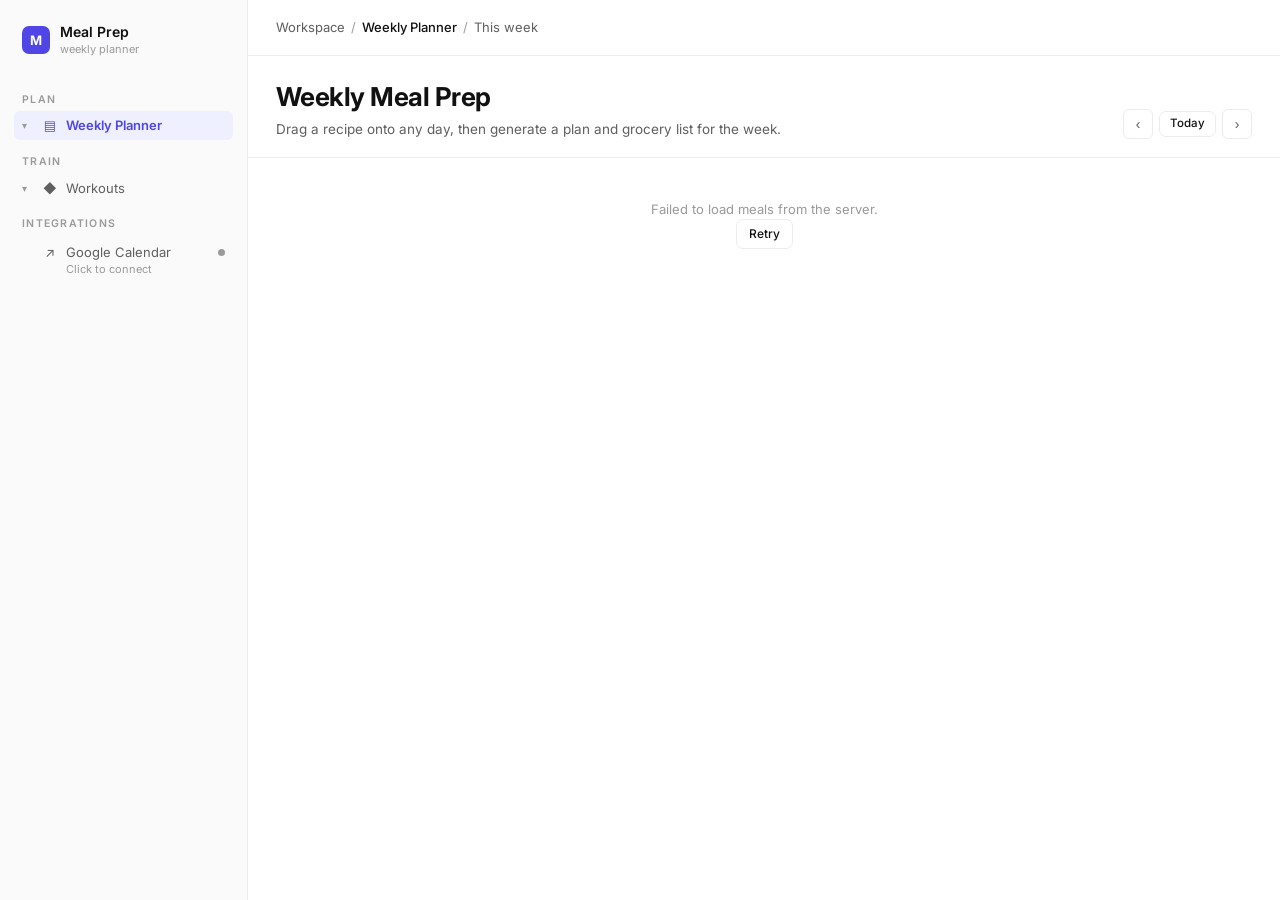
==== static/index.html @ 233c9204 "Add workout logging with reusable templates Adds a circuit-aware workout logging page alongside the " ====
<!DOCTYPE html>
<html lang="en">

<head>
    <meta charset="UTF-8">
    <meta name="viewport" content="width=device-width, initial-scale=1.0">
    <title>Meal Prep</title>
    <link rel="preconnect" href="https://fonts.googleapis.com">
    <link rel="preconnect" href="https://fonts.gstatic.com" crossorigin>
    <link href="https://fonts.googleapis.com/css2?family=Inter:wght@400;500;600;700&display=swap" rel="stylesheet">
    <link rel="stylesheet" href="style.css">
</head>

<body>
    <aside class="app-sidebar">
        <div class="ws">
            <div class="ws-ico">M</div>
            <div>
                <div class="ws-name">Meal Prep</div>
                <div class="ws-sub">weekly planner</div>
            </div>
        </div>

        <div class="nav-section">Plan</div>
        <nav class="sidebar-nav">
            <div class="nav-item active" id="nav-planner" onclick="showPage('planner')">
                <span class="nav-chev">▾</span>
                <span class="nav-ico">▤</span>
                <span>Weekly Planner</span>
            </div>
        </nav>

        <div class="nav-section">Train</div>
        <nav class="sidebar-nav">
            <div class="nav-item" id="nav-workouts" onclick="showPage('workouts')">
                <span class="nav-chev">▾</span>
                <span class="nav-ico">◆</span>
                <span>Workouts</span>
            </div>
        </nav>

        <div class="nav-section">Integrations</div>
        <a class="nav-item nav-item-stack" href="/auth/google" id="sidebar-calendar-link">
            <span class="nav-chev"></span>
            <span class="nav-ico">↗</span>
            <span class="nav-item-body">
                <span>Google Calendar</span>
                <span class="nav-item-meta" id="sidebar-calendar-meta">Checking…</span>
            </span>
            <span class="nav-status-dot" id="sidebar-calendar-dot" aria-hidden="true"></span>
        </a>

        <div class="sidebar-spacer"></div>
    </aside>

    <main class="app-main">
        <header class="topbar">
            <div class="crumbs">
                <span>Workspace</span>
                <span class="sep">/</span>
                <b id="page-crumb">Weekly Planner</b>
                <span class="sep">/</span>
                <span id="week-label">This week</span>
            </div>
        </header>

        <div id="page-planner">
        <section class="page-h">
            <div>
                <div class="topbar-actions hidden" id="action-bar">
                    <button id="manage-recipes-btn" type="button" class="btn btn-secondary" onclick="openManageModal()">
                        Manage Recipes
                    </button>
                    <button id="view-ingredients-btn" type="button" class="btn btn-secondary" onclick="viewIngredients()" disabled>
                        <span class="btn-text">View Ingredients</span>
                    </button>
                    <button id="plan-btn" type="button" class="btn btn-primary" onclick="planMeals()" disabled>
                        <span class="btn-text">Generate Plan</span>
                        <div class="btn-loader hidden"></div>
                    </button>
                </div>
                <h1>Weekly Meal Prep</h1>
                <p class="page-desc">Drag a recipe onto any day, then generate a plan and grocery list for the week.</p>
            </div>
            <div class="week-nav">
                <button class="iconbtn" onclick="shiftWindow(-1)" title="Previous day">‹</button>
                <button class="btn btn-sm" onclick="shiftWindow(0)" title="Back to today">Today</button>
                <button class="iconbtn" onclick="shiftWindow(1)" title="Next day">›</button>
            </div>
        </section>

        <section id="loading" class="loading-state">
            <div class="spinner"></div>
            <p>Loading available meals...</p>
        </section>

        <section id="error" class="error-state hidden">
            <p id="error-message">Failed to load meals.</p>
            <button onclick="fetchMeals()" class="btn">Retry</button>
        </section>

        <section id="planner-layout" class="planner-body hidden">
            <div class="mobile-tab-bar">
                <button class="mobile-tab active" data-tab="meals">Recipes</button>
                <button class="mobile-tab" data-tab="calendar">Calendar</button>
            </div>

            <aside class="recipe-library sidebar-container" data-panel="meals">
                <div class="recipe-library-h">
                    <h2>Recipes</h2>
                </div>
                <p class="touch-hint">Tap a recipe, then tap a day to assign it.</p>
                <div class="meal-grid" id="meal-grid" ondrop="drop(event)" ondragover="allowDrop(event)">
                    <!-- Meal cards injected by JS -->
                </div>
            </aside>

            <div class="kanban-week calendar-container" data-panel="calendar">
                <div id="calendar-legend" class="calendar-legend hidden"></div>
                <div id="mobile-selected-meal-banner" class="hidden">
                    <span id="mobile-selected-meal-name"></span>
                    <button type="button" onclick="cancelMobileTapSelection()">Cancel</button>
                </div>
                <div class="calendar-grid">
                    <div class="day-col" id="day-Monday" data-day="Monday" ondrop="drop(event)"
                        ondragover="allowDrop(event)" ondragenter="dragEnter(event)" ondragleave="dragLeave(event)">
                        <h3><span class="day-name"></span> <span class="date-label"></span></h3>
                        <div class="events-slot"></div>
                        <div class="meal-slot"></div>
                    </div>
                    <div class="day-col" id="day-Tuesday" data-day="Tuesday" ondrop="drop(event)"
                        ondragover="allowDrop(event)" ondragenter="dragEnter(event)" ondragleave="dragLeave(event)">
                        <h3><span class="day-name"></span> <span class="date-label"></span></h3>
                        <div class="events-slot"></div>
                        <div class="meal-slot"></div>
                    </div>
                    <div class="day-col" id="day-Wednesday" data-day="Wednesday" ondrop="drop(event)"
                        ondragover="allowDrop(event)" ondragenter="dragEnter(event)" ondragleave="dragLeave(event)">
                        <h3><span class="day-name"></span> <span class="date-label"></span></h3>
                        <div class="events-slot"></div>
                        <div class="meal-slot"></div>
                    </div>
                    <div class="day-col" id="day-Thursday" data-day="Thursday" ondrop="drop(event)"
                        ondragover="allowDrop(event)" ondragenter="dragEnter(event)" ondragleave="dragLeave(event)">
                        <h3><span class="day-name"></span> <span class="date-label"></span></h3>
                        <div class="events-slot"></div>
                        <div class="meal-slot"></div>
                    </div>
                    <div class="day-col" id="day-Friday" data-day="Friday" ondrop="drop(event)"
                        ondragover="allowDrop(event)" ondragenter="dragEnter(event)" ondragleave="dragLeave(event)">
                        <h3><span class="day-name"></span> <span class="date-label"></span></h3>
                        <div class="events-slot"></div>
                        <div class="meal-slot"></div>
                    </div>
                    <div class="day-col" id="day-Saturday" data-day="Saturday" ondrop="drop(event)"
                        ondragover="allowDrop(event)" ondragenter="dragEnter(event)" ondragleave="dragLeave(event)">
                        <h3><span class="day-name"></span> <span class="date-label"></span></h3>
                        <div class="events-slot"></div>
                        <div class="meal-slot"></div>
                    </div>
                    <div class="day-col" id="day-Sunday" data-day="Sunday" ondrop="drop(event)"
                        ondragover="allowDrop(event)" ondragenter="dragEnter(event)" ondragleave="dragLeave(event)">
                        <h3><span class="day-name"></span> <span class="date-label"></span></h3>
                        <div class="events-slot"></div>
                        <div class="meal-slot"></div>
                    </div>
                </div>
            </div>
        </section>

        <!-- Whole Foods Order Modal -->
        <div id="order-modal" class="modal hidden">
            <div class="modal-content">
                <div class="modal-header">
                    <h2>Schedule Whole Foods Order</h2>
                </div>
                <p class="text-secondary">When would you like to place your order?</p>
                <div class="form-group mt-2">
                    <label for="order-datetime">Date &amp; Time</label>
                    <input type="datetime-local" id="order-datetime" class="form-control">
                </div>
                <div class="mt-2">
                    <p class="text-secondary" style="margin-bottom: 0.4rem;">Ingredients list</p>
                    <pre id="order-ingredients"></pre>
                </div>
                <div id="order-status" class="hidden" style="margin-top:0.75rem; padding:0.6rem 0.9rem; border-radius:6px; font-size:0.9rem;"></div>
                <div class="form-actions mt-4">
                    <button onclick="cancelPlan()" class="btn btn-danger">Cancel</button>
                    <button onclick="skipOrderModal()" class="btn btn-secondary">Skip</button>
                    <button onclick="scheduleOrderEvent()" class="btn btn-primary" id="order-confirm-btn">Create Events</button>
                </div>
            </div>
        </div>

        <!-- Toast notification -->
        <div id="toast" class="hidden"></div>

        <!-- Ingredients Modal -->
        <div id="ingredients-modal" class="modal hidden">
            <div class="modal-content large-modal">
                <div class="modal-header">
                    <h2>Ingredients</h2>
                    <button onclick="closeModal('ingredients-modal')" class="btn-close" type="button">&times;</button>
                </div>

                <div class="ingredients-layout">
                    <div class="per-meal-section">
                        <h3>Per Meal</h3>
                        <div id="per-meal-list" class="scroll-list">
                            <!-- Populated by JS -->
                        </div>
                    </div>

                    <div class="consolidated-section">
                        <h3>Consolidated List</h3>
                        <div id="consolidated-list" class="scroll-list">
                            <!-- Populated by JS -->
                        </div>
                    </div>
                </div>
            </div>
        </div>

        <!-- Management Modal -->
        <div id="manage-modal" class="modal hidden">
            <div class="modal-content large-modal">
                <div class="modal-header">
                    <h2>Manage Recipes</h2>
                    <button onclick="closeModal('manage-modal')" class="btn-close" type="button">&times;</button>
                </div>

                <div id="manage-list-view">
                    <button onclick="openEditView()" class="btn btn-primary mb-4" type="button">+ Add Recipe</button>
                    <div id="manage-meal-list" class="manage-list">
                        <!-- Populated by JS -->
                    </div>
                </div>

                <div id="manage-edit-view" class="hidden">
                    <h3 id="edit-view-title">Add Recipe</h3>
                    <form id="meal-form" onsubmit="saveMeal(event)">
                        <div class="form-group">
                            <label for="meal-name">Recipe Name (e.g., spicy-chicken)</label>
                            <input type="text" id="meal-name" required class="form-control">
                        </div>
                        <div class="form-group mt-2">
                            <label for="meal-category">Category</label>
                            <input type="text" id="meal-category" class="form-control"
                                placeholder="e.g., Poultry, Breakfast" value="Uncategorized">
                        </div>

                        <h4>Ingredients</h4>
                        <div id="ingredients-list" class="ingredients-list">
                            <!-- Populated by JS -->
                        </div>
                        <button type="button" onclick="addIngredientRow()" class="btn btn-secondary mt-2 mb-4 btn-sm">+ Add Ingredient</button>

                        <div class="form-actions">
                            <button type="button" onclick="closeEditView()" class="btn btn-secondary">Cancel</button>
                            <button type="submit" class="btn btn-primary">Save Recipe</button>
                        </div>
                    </form>
                </div>
            </div>
        </div>

        <!-- Add-ons (Optional Ingredients) Picker Modal -->
        <div id="addons-modal" class="modal hidden">
            <div class="modal-content">
                <div class="modal-header">
                    <h2 id="addons-title">Add-ons</h2>
                    <button onclick="closeModal('addons-modal')" class="btn-close" type="button">&times;</button>
                </div>
                <p class="text-secondary">Select any add-ons to include with this recipe. Choices reset after you drag it onto the calendar.</p>
                <div id="addons-list" class="addons-list">
                    <!-- Populated by JS -->
                </div>
                <div class="form-actions mt-4">
                    <button type="button" onclick="cancelAddonsModal()" class="btn btn-secondary">Cancel</button>
                    <button type="button" onclick="confirmAddonsModal()" class="btn btn-primary">OK</button>
                </div>
            </div>
        </div>

        <!-- Add Ingredient Modal -->
        <div id="add-ingredient-modal" class="modal hidden">
            <div class="modal-content">
                <div class="modal-header">
                    <h2>Add New Ingredient</h2>
                    <button onclick="closeModal('add-ingredient-modal')" class="btn-close" type="button">&times;</button>
                </div>
                <form id="new-ingredient-form" onsubmit="createNewIngredient(event)">
                    <div class="form-group">
                        <label for="new-ing-name">Ingredient Name</label>
                        <input type="text" id="new-ing-name" required class="form-control" placeholder="e.g., Kale">
                    </div>
                    <div class="form-group mt-2">
                        <label for="new-ing-category">Category</label>
                        <input type="text" id="new-ing-category" required class="form-control"
                            placeholder="e.g., Vegetables" list="category-list">
                        <datalist id="category-list">
                            <option value="Vegetables">
                            <option value="Proteins">
                            <option value="Dairy">
                            <option value="Pantry Staples">
                            <option value="Seasonings & Spices">
                            <option value="Produce">
                            <option value="Grains & Pasta">
                            <option value="Broths & Sauces">
                            <option value="Sweeteners">
                            <option value="Other">
                        </datalist>
                    </div>
                    <div class="form-actions mt-4">
                        <button type="button" onclick="closeModal('add-ingredient-modal')" class="btn btn-secondary">Cancel</button>
                        <button type="submit" class="btn btn-primary">Add Ingredient</button>
                    </div>
                </form>
            </div>
        </div>

        <datalist id="available-ingredients">
            <!-- Populated by JS -->
        </datalist>
        </div><!-- /#page-planner -->

        <div id="page-workouts" class="hidden">
            <section class="page-h">
                <div>
                    <div class="topbar-actions" id="workouts-action-bar">
                        <button id="workout-new-btn" type="button" class="btn btn-primary" onclick="openWorkoutForm()">
                            + Log Workout
                        </button>
                    </div>
                    <h1>Workouts</h1>
                    <p class="page-desc">Log circuit and straight-set workouts. Track date, duration, and what you did.</p>
                </div>
            </section>

            <section id="workouts-loading" class="loading-state hidden">
                <div class="spinner"></div>
                <p>Loading workouts…</p>
            </section>

            <section id="workouts-empty" class="hidden" style="padding: 1.5rem 0; color: var(--ink-2);">
                <p>No workouts logged yet. Click <b>+ Log Workout</b> to add your first one.</p>
            </section>

            <section id="workouts-list" class="workouts-list hidden"></section>

            <section id="templates-section" class="templates-section hidden">
                <h2 class="templates-h">Saved templates</h2>
                <div id="templates-list" class="templates-list"></div>
            </section>
        </div><!-- /#page-workouts -->

        <!-- Workout Log/Edit Modal -->
        <div id="workout-modal" class="modal hidden">
            <div class="modal-content large-modal">
                <div class="modal-header">
                    <h2 id="workout-modal-title">Log Workout</h2>
                    <button onclick="closeWorkoutModal()" class="btn-close" type="button">&times;</button>
                </div>

                <form id="workout-form" onsubmit="saveWorkout(event)">
                    <div id="template-picker-wrap" class="form-group hidden">
                        <label for="template-picker">Start from template</label>
                        <select id="template-picker" class="form-control" onchange="loadTemplateIntoForm(this.value)">
                            <option value="">— blank workout —</option>
                        </select>
                    </div>

                    <div class="workout-form-meta">
                        <div class="form-group">
                            <label for="workout-name">Name (optional)</label>
                            <input type="text" id="workout-name" class="form-control" placeholder="e.g., Saturday circuit">
                        </div>
                        <div class="form-group">
                            <label for="workout-date">Date</label>
                            <input type="date" id="workout-date" class="form-control" required>
                        </div>
                        <div class="form-group">
                            <label for="workout-duration">Duration (mm:ss)</label>
                            <input type="text" id="workout-duration" class="form-control"
                                   placeholder="25:00" pattern="\d{1,3}:\d{2}" required>
                        </div>
                    </div>

                    <h4 class="mt-4">Blocks</h4>
                    <div id="workout-blocks" class="workout-blocks"></div>
                    <button type="button" onclick="addBlock()" class="btn btn-secondary btn-sm mt-2">+ Add Block</button>

                    <div class="form-group mt-4">
                        <label for="workout-notes">Notes (optional)</label>
                        <textarea id="workout-notes" class="form-control" rows="2"></textarea>
                    </div>

                    <div class="form-actions mt-4">
                        <button type="button" onclick="closeWorkoutModal()" class="btn btn-secondary">Cancel</button>
                        <button type="button" onclick="openSaveTemplateDialog()" class="btn btn-secondary">Save as Template</button>
                        <button type="submit" class="btn btn-primary">Save Workout</button>
                    </div>
                </form>
            </div>
        </div>

        <!-- Workout Detail Modal -->
        <div id="workout-detail-modal" class="modal hidden">
            <div class="modal-content large-modal">
                <div class="modal-header">
                    <h2 id="workout-detail-title">Workout</h2>
                    <button onclick="closeModal('workout-detail-modal')" class="btn-close" type="button">&times;</button>
                </div>
                <div id="workout-detail-body"></div>
                <div class="form-actions mt-4">
                    <button type="button" onclick="editCurrentWorkout()" class="btn btn-secondary">Edit</button>
                    <button type="button" onclick="deleteCurrentWorkout()" class="btn btn-danger">Delete</button>
                    <button type="button" onclick="closeModal('workout-detail-modal')" class="btn btn-primary">Close</button>
                </div>
            </div>
        </div>

        <!-- Save Template Name Modal -->
        <div id="template-name-modal" class="modal hidden">
            <div class="modal-content">
                <div class="modal-header">
                    <h2 id="template-name-modal-title">Save as Template</h2>
                    <button onclick="closeModal('template-name-modal')" class="btn-close" type="button">&times;</button>
                </div>
                <form id="template-name-form" onsubmit="saveTemplate(event)">
                    <div class="form-group">
                        <label for="template-name-input">Template name</label>
                        <input type="text" id="template-name-input" class="form-control" required
                               placeholder="e.g., Hero circuit">
                    </div>
                    <div class="form-actions mt-4">
                        <button type="button" onclick="closeModal('template-name-modal')" class="btn btn-secondary">Cancel</button>
                        <button type="submit" class="btn btn-primary">Save Template</button>
                    </div>
                </form>
            </div>
        </div>

        <!-- Template Detail Modal -->
        <div id="template-detail-modal" class="modal hidden">
            <div class="modal-content large-modal">
                <div class="modal-header">
                    <h2 id="template-detail-title">Template</h2>
                    <button onclick="closeModal('template-detail-modal')" class="btn-close" type="button">&times;</button>
                </div>
                <div id="template-detail-body"></div>
                <div class="form-actions mt-4">
                    <button type="button" onclick="useCurrentTemplate()" class="btn btn-secondary">Use for new workout</button>
                    <button type="button" onclick="deleteCurrentTemplate()" class="btn btn-danger">Delete</button>
                    <button type="button" onclick="closeModal('template-detail-modal')" class="btn btn-primary">Close</button>
                </div>
            </div>
        </div>
    </main>

    <script src="script.js"></script>
    <script src="workouts.js"></script>
</body>

</html>
---- static/style.css ----
:root {
    /* Surfaces */
    --paper: #FFFFFF;
    --bg: #FAFAFA;
    --bg-2: #F4F4F4;

    /* Lines */
    --line: #ECECEC;
    --line-2: #E0E0E0;

    /* Text */
    --ink: #111111;
    --ink-2: #5F5F5F;
    --ink-3: #9A9A9A;

    /* Accent (indigo) */
    --accent-color: #4F46E5;
    --accent-2: #6366F1;
    --accent-soft: #EEF0FF;
    --accent-mid: #C7CBF5;

    /* Category accents */
    --sage: #3E5C44;
    --rose: #B91C5C;

    /* Status */
    --success-color: #16A34A;
    --error-color: #DC2626;

    /* Legacy aliases (used by inline styles) */
    --bg-color: var(--bg);
    --surface-color: var(--paper);
    --surface-hover: var(--bg-2);
    --text-primary: var(--ink);
    --text-secondary: var(--ink-2);
    --border-color: var(--line);
    --accent-glow: rgba(79, 70, 229, 0.18);

    --font-body: 'Inter', system-ui, sans-serif;
}

* {
    box-sizing: border-box;
    margin: 0;
    padding: 0;
}

html,
body {
    background: var(--paper);
    color: var(--ink);
    font-family: var(--font-body);
    font-size: 14px;
    line-height: 1.45;
    -webkit-font-smoothing: antialiased;
    min-height: 100vh;
}

body {
    display: grid;
    grid-template-columns: 248px 1fr;
}

/* ── App sidebar ─────────────────────────────────────────────────────────── */

.app-sidebar {
    background: var(--bg);
    border-right: 1px solid var(--line);
    padding: 18px 14px;
    display: flex;
    flex-direction: column;
    position: sticky;
    top: 0;
    height: 100vh;
    overflow-y: auto;
}

.ws {
    display: flex;
    align-items: center;
    gap: 10px;
    padding: 4px 8px;
    margin-bottom: 16px;
}

.ws-ico {
    width: 28px;
    height: 28px;
    border-radius: 7px;
    background: var(--accent-color);
    color: white;
    display: grid;
    place-items: center;
    font-weight: 700;
    font-size: 13px;
}

.ws-name {
    font-weight: 600;
    font-size: 14px;
}

.ws-sub {
    font-size: 11px;
    color: var(--ink-3);
}

.sidebar-nav {
    display: flex;
    flex-direction: column;
}

.nav-section {
    font-size: 10.5px;
    text-transform: uppercase;
    letter-spacing: 0.12em;
    color: var(--ink-3);
    padding: 14px 8px 4px;
    font-weight: 600;
}

.nav-item {
    display: flex;
    align-items: center;
    gap: 8px;
    padding: 6px 8px;
    border-radius: 6px;
    font-size: 13px;
    color: var(--ink-2);
    text-decoration: none;
    cursor: pointer;
    font-family: inherit;
    line-height: 1.3;
}

.nav-item.nav-item-btn {
    background: transparent;
    border: 0;
    width: 100%;
    text-align: left;
}

.nav-item:hover {
    background: var(--bg-2);
    color: var(--ink);
}

.nav-item.active {
    background: var(--accent-soft);
    color: var(--accent-color);
    font-weight: 600;
}

.nav-chev {
    width: 12px;
    color: var(--ink-3);
    font-size: 10px;
    flex: 0 0 12px;
}

.nav-ico {
    width: 16px;
    text-align: center;
    font-size: 13px;
    flex: 0 0 16px;
}

.nav-item-stack {
    align-items: flex-start;
    padding-top: 8px;
    padding-bottom: 8px;
}

.nav-item-body {
    display: flex;
    flex-direction: column;
    gap: 1px;
    flex: 1;
    min-width: 0;
}

.nav-item-meta {
    font-size: 11px;
    color: var(--ink-3);
    font-weight: 400;
}

.nav-status-dot {
    width: 7px;
    height: 7px;
    border-radius: 50%;
    background: var(--ink-3);
    flex: 0 0 7px;
    margin-top: 5px;
}

.nav-status-dot.is-linked {
    background: var(--success-color);
    box-shadow: 0 0 0 3px rgba(22, 163, 74, 0.14);
}

.nav-status-dot.is-unlinked {
    background: var(--ink-3);
}

.sidebar-spacer {
    flex: 1;
    min-height: 24px;
}

/* ── Main column ─────────────────────────────────────────────────────────── */

.app-main {
    min-width: 0;
    display: flex;
    flex-direction: column;
}

/* Topbar */
.topbar {
    display: flex;
    align-items: center;
    justify-content: space-between;
    padding: 0 28px;
    height: 56px;
    border-bottom: 1px solid var(--line);
    background: var(--paper);
}

.crumbs {
    display: flex;
    align-items: center;
    gap: 6px;
    font-size: 13px;
    color: var(--ink-2);
    min-width: 0;
}

.crumbs b {
    font-weight: 500;
    color: var(--ink);
}

.crumbs .sep {
    color: var(--ink-3);
}

.topbar-actions {
    display: flex;
    align-items: center;
    gap: 10px;
}

/* Page header */
.page-h {
    padding: 22px 28px 18px;
    border-bottom: 1px solid var(--line);
    display: flex;
    align-items: flex-end;
    justify-content: space-between;
    gap: 18px;
    background: var(--paper);
}

.page-h .topbar-actions {
    margin-bottom: 8px;
}

h1 {
    font-size: 26px;
    font-weight: 700;
    letter-spacing: -0.02em;
    color: var(--ink);
}

.page-desc {
    color: var(--ink-2);
    margin-top: 4px;
    font-size: 13.5px;
}

.week-nav {
    display: flex;
    align-items: center;
    gap: 6px;
    flex: 0 0 auto;
}

.iconbtn {
    width: 30px;
    height: 30px;
    border-radius: 6px;
    border: 1px solid var(--line);
    background: var(--paper);
    color: var(--ink-2);
    cursor: pointer;
    font-size: 14px;
    line-height: 1;
    display: grid;
    place-items: center;
}

.iconbtn:hover {
    background: var(--bg-2);
}

/* ── Planner body ────────────────────────────────────────────────────────── */

.planner-body {
    padding: 18px 28px 28px;
    display: grid;
    grid-template-columns: 300px 1fr;
    gap: 22px;
    align-items: stretch;
    flex: 1;
    min-height: 0;
}

.recipe-library {
    border: 1px solid var(--line);
    background: var(--paper);
    border-radius: 10px;
    padding: 16px;
    display: flex;
    flex-direction: column;
    min-height: 520px;
    max-height: calc(100vh - 200px);
    overflow-y: auto;
}

.recipe-library-h {
    margin-bottom: 10px;
    display: flex;
    align-items: center;
    justify-content: space-between;
    gap: 10px;
}

.recipe-library-h h2 {
    font-size: 11.5px;
    text-transform: uppercase;
    letter-spacing: 0.12em;
    color: var(--ink-3);
    font-weight: 600;
}

.kanban-week {
    min-width: 0;
    display: flex;
    flex-direction: column;
}

/* ── Recipe library (meal grid) ──────────────────────────────────────────── */

.meal-grid {
    display: flex;
    flex-direction: column;
}

.category-header {
    width: 100%;
    margin-top: 12px;
    margin-bottom: 4px;
    padding: 6px 4px;
    color: var(--ink-3);
    font-size: 10.5px;
    font-weight: 600;
    text-transform: uppercase;
    letter-spacing: 0.12em;
    cursor: pointer;
    user-select: none;
    display: flex;
    align-items: center;
    gap: 6px;
    border-radius: 5px;
    transition: color 0.12s, background 0.12s;
}

.category-header:first-of-type {
    margin-top: 0;
}

.category-header:hover {
    color: var(--ink);
    background: var(--bg-2);
}

.category-chevron {
    display: inline-block;
    font-size: 8px;
    transition: transform 0.2s ease;
    transform: rotate(90deg);
    color: var(--ink-3);
}

.category-header.collapsed .category-chevron {
    transform: rotate(0deg);
}

.category-group {
    display: flex;
    flex-direction: column;
    gap: 2px;
    padding-left: 2px;
}

/* Meal card — base (used as drag source in recipe library) */
.meal-card {
    background: var(--paper);
    border: 1px solid transparent;
    border-radius: 6px;
    padding: 7px 10px;
    cursor: grab;
    transition: background 0.12s, border-color 0.12s;
    display: flex;
    flex-wrap: wrap;
    align-items: center;
    gap: 6px 8px;
}

.meal-card h3 {
    font-size: 13px;
    font-weight: 600;
    color: var(--ink);
    line-height: 1.3;
    margin: 0;
}

.meal-card:hover {
    background: var(--bg-2);
}

.meal-card:active {
    cursor: grabbing;
}

.meal-card.dragging {
    opacity: 0.5;
    cursor: grabbing;
}

.meal-card.selected {
    background: var(--accent-soft);
    border-color: var(--accent-mid);
}

.meal-card.selected h3 {
    color: var(--accent-color);
}

.meal-card.pending-tap {
    background: var(--accent-soft);
    border-color: var(--accent-color);
}

/* Meal card — kanban variant (when dropped into a day slot) */
.meal-slot .meal-card {
    position: relative;
    background: var(--paper);
    border: 1px solid var(--line-2);
    border-left: 3px solid var(--accent-color);
    border-radius: 6px;
    padding: 8px 22px 8px 10px;
    box-shadow: 0 1px 2px rgba(17, 17, 17, 0.04);
}

.meal-card-remove {
    display: none;
}

.meal-slot .meal-card .meal-card-remove {
    display: block;
    position: absolute;
    top: 2px;
    right: 2px;
    background: none;
    border: none;
    color: var(--ink-3);
    font-size: 16px;
    line-height: 1;
    cursor: pointer;
    padding: 0 4px;
    border-radius: 3px;
}

.meal-slot .meal-card .meal-card-remove:hover {
    color: var(--error-color);
    background: rgba(220, 38, 38, 0.08);
}

.meal-slot .meal-card h3 {
    font-size: 12.5px;
    font-weight: 600;
}

.meal-slot .meal-card:hover {
    background: var(--paper);
    border-color: var(--line-2);
    border-left-color: var(--accent-2);
}

.meal-slot .meal-card.selected {
    background: var(--accent-soft);
    border-color: var(--accent-mid);
    border-left-color: var(--accent-color);
}

/* ── Calendar grid (kanban week) ─────────────────────────────────────────── */

.calendar-grid {
    display: grid;
    grid-template-columns: repeat(7, 1fr);
    gap: 8px;
    flex: 1;
    min-height: 520px;
}

.day-col {
    background: var(--bg);
    border: 1px solid var(--line);
    border-radius: 10px;
    padding: 10px 8px;
    display: flex;
    flex-direction: column;
    gap: 8px;
    min-width: 0;
    transition: background 0.15s, border-color 0.15s;
}

.day-col.drag-over,
.day-col.tap-target {
    background: var(--accent-soft);
    border-color: var(--accent-color);
}

.day-col.today {
    background: var(--accent-soft);
    border-color: var(--accent-mid);
}

.day-col h3 {
    display: flex;
    flex-direction: column;
    align-items: flex-start;
    gap: 2px;
    padding: 0 4px 6px;
    margin: 0;
    border-bottom: 1px dashed var(--line-2);
}

.day-col .day-name {
    font-size: 10px;
    color: var(--ink-3);
    letter-spacing: 0.14em;
    text-transform: uppercase;
    font-weight: 600;
}

.day-col.today .day-name {
    color: var(--accent-color);
}

.date-label {
    font-size: 18px;
    font-weight: 700;
    letter-spacing: -0.01em;
    color: var(--ink);
}

.day-col.today .date-label {
    color: var(--accent-color);
}

.events-slot {
    display: flex;
    flex-direction: column;
    gap: 4px;
}

.meal-slot {
    flex: 1;
    display: flex;
    flex-direction: column;
    gap: 6px;
    min-height: 60px;
}

/* ── Buttons ─────────────────────────────────────────────────────────────── */

.btn {
    font-family: var(--font-body);
    font-weight: 500;
    font-size: 12px;
    padding: 7px 12px;
    border-radius: 7px;
    border: 1px solid var(--line);
    background: var(--paper);
    color: var(--ink);
    cursor: pointer;
    display: inline-flex;
    align-items: center;
    justify-content: center;
    gap: 6px;
    line-height: 1.2;
    transition: background 0.12s, border-color 0.12s;
}

.btn:hover:not(:disabled) {
    background: var(--bg-2);
}

.btn:disabled {
    opacity: 0.45;
    cursor: not-allowed;
}

.btn-primary {
    background: var(--accent-color);
    color: white;
    border-color: var(--accent-color);
    font-weight: 600;
}

.btn-primary:hover:not(:disabled) {
    background: var(--accent-2);
    border-color: var(--accent-2);
}

.btn-secondary {
    background: var(--paper);
    color: var(--ink);
    border-color: var(--line);
}

.btn-secondary:hover:not(:disabled) {
    background: var(--bg-2);
}

.btn-danger {
    background: var(--paper);
    color: var(--error-color);
    border-color: var(--line);
}

.btn-danger:hover:not(:disabled) {
    background: #FEF2F2;
    border-color: var(--error-color);
}

.btn-sm {
    font-size: 11.5px;
    padding: 5px 10px;
}

.btn-google {
    background: var(--paper);
    color: var(--ink);
    border: 1px solid var(--line);
    text-decoration: none;
    gap: 8px;
    padding: 6px 12px;
    font-weight: 500;
    font-size: 12px;
}

.btn-google:hover {
    background: var(--bg-2);
    border-color: var(--line-2);
}

.btn-google img {
    display: block;
}

/* ── Loading / error states ──────────────────────────────────────────────── */

.spinner {
    width: 32px;
    height: 32px;
    border: 2px solid var(--line);
    border-radius: 50%;
    border-top-color: var(--accent-color);
    animation: spin 0.9s linear infinite;
    margin: 0 auto 0.75rem;
}

.btn-loader {
    width: 14px;
    height: 14px;
    border: 2px solid rgba(255, 255, 255, 0.35);
    border-radius: 50%;
    border-top-color: white;
    animation: spin 0.9s linear infinite;
}

.loading-state,
.error-state {
    text-align: center;
    padding: 3rem 1rem;
    color: var(--ink-3);
    font-size: 13px;
}

/* ── Modals ──────────────────────────────────────────────────────────────── */

.modal {
    position: fixed;
    inset: 0;
    background: rgba(17, 17, 17, 0.45);
    display: flex;
    align-items: center;
    justify-content: center;
    z-index: 1000;
    opacity: 0;
    pointer-events: none;
    transition: opacity 0.2s ease;
}

.modal:not(.hidden) {
    opacity: 1;
    pointer-events: all;
}

.modal-content {
    background: var(--paper);
    border: 1px solid var(--line);
    border-radius: 12px;
    padding: 22px;
    max-width: 560px;
    width: 90%;
    box-shadow: 0 24px 48px rgba(0, 0, 0, 0.18);
    transform: translateY(8px);
    transition: transform 0.2s cubic-bezier(0.25, 0.8, 0.25, 1);
    color: var(--ink);
}

.modal:not(.hidden) .modal-content {
    transform: translateY(0);
}

.modal-content h2 {
    color: var(--ink);
    font-size: 20px;
    font-weight: 700;
    letter-spacing: -0.01em;
}

.modal-content h3 {
    color: var(--ink);
    font-size: 13px;
    font-weight: 600;
    margin-bottom: 8px;
}

.modal-content h4 {
    color: var(--ink);
    font-size: 12.5px;
    font-weight: 600;
    margin-top: 12px;
    margin-bottom: 8px;
}

.modal-header {
    display: flex;
    justify-content: space-between;
    align-items: center;
    margin-bottom: 14px;
}

.modal-content pre {
    background: var(--bg);
    padding: 10px 12px;
    border-radius: 6px;
    border: 1px solid var(--line);
    font-family: ui-monospace, SFMono-Regular, Menlo, monospace;
    font-size: 12px;
    line-height: 1.5;
    color: var(--ink-2);
    max-height: 200px;
    overflow-y: auto;
    white-space: pre-wrap;
    margin-top: 6px;
}

.btn-close {
    background: transparent;
    border: none;
    color: var(--ink-3);
    font-size: 22px;
    line-height: 1;
    cursor: pointer;
    width: 28px;
    height: 28px;
    border-radius: 6px;
    display: grid;
    place-items: center;
}

.btn-close:hover {
    background: var(--bg-2);
    color: var(--ink);
}

.large-modal {
    max-width: 820px;
    max-height: 90vh;
    overflow-y: auto;
}

/* Ingredients modal layout */
.ingredients-layout {
    display: grid;
    grid-template-columns: 1fr 1fr;
    gap: 20px;
    align-items: flex-start;
}

.ingredients-layout h3 {
    margin-bottom: 8px;
    color: var(--ink-3);
    font-size: 10.5px;
    font-weight: 600;
    text-transform: uppercase;
    letter-spacing: 0.12em;
    border-bottom: 1px solid var(--line);
    padding-bottom: 6px;
}

.scroll-list {
    max-height: 360px;
    overflow-y: auto;
}

.scroll-list ul {
    list-style: none;
    padding-left: 0;
}

.scroll-list li {
    padding: 6px 0;
    border-bottom: 1px solid var(--line);
    font-size: 13px;
    color: var(--ink);
}

.scroll-list li:last-child {
    border-bottom: none;
}

.meal-ing-group {
    margin-bottom: 14px;
}

.meal-ing-group h4 {
    color: var(--ink);
    margin-bottom: 4px;
    font-size: 13px;
    font-weight: 600;
}

/* Manage list */
.manage-list {
    display: flex;
    flex-direction: column;
    gap: 6px;
}

.manage-item {
    display: flex;
    justify-content: space-between;
    align-items: center;
    background: var(--paper);
    border: 1px solid var(--line);
    padding: 10px 12px;
    border-radius: 8px;
    transition: background 0.12s, border-color 0.12s;
}

.manage-item:hover {
    background: var(--bg-2);
    border-color: var(--line-2);
}

.manage-item-info strong {
    font-size: 13.5px;
    font-weight: 600;
    color: var(--ink);
    display: block;
}

.manage-item-info span {
    font-size: 11.5px;
    color: var(--ink-3);
}

.manage-item-actions {
    display: flex;
    gap: 6px;
}

/* Forms */
.form-group {
    margin-bottom: 14px;
}

.form-group label {
    display: block;
    margin-bottom: 4px;
    color: var(--ink-2);
    font-size: 12px;
    font-weight: 500;
}

.form-control {
    width: 100%;
    background: var(--paper);
    border: 1px solid var(--line);
    color: var(--ink);
    padding: 8px 10px;
    border-radius: 7px;
    font: inherit;
    font-size: 13px;
    transition: border-color 0.12s, box-shadow 0.12s;
}

.form-control:focus {
    outline: none;
    border-color: var(--accent-color);
    box-shadow: 0 0 0 3px var(--accent-soft);
}

.ingredient-row {
    display: grid;
    grid-template-columns: 2fr 1fr 1fr auto auto;
    gap: 6px;
    margin-bottom: 6px;
    align-items: center;
}

.optional-toggle {
    display: inline-flex;
    align-items: center;
    gap: 4px;
    font-size: 12px;
    color: var(--text-secondary);
    cursor: pointer;
    user-select: none;
    white-space: nowrap;
}

.optional-toggle input[type="checkbox"] {
    margin: 0;
    cursor: pointer;
}

/* Add-on picker modal — checkboxes for each optional ingredient */
.addons-list {
    display: flex;
    flex-direction: column;
    gap: 6px;
    margin-top: 12px;
    max-height: 320px;
    overflow-y: auto;
}

.addon-row {
    display: flex;
    align-items: center;
    gap: 8px;
    padding: 8px 10px;
    border: 1px solid var(--line);
    border-radius: 6px;
    cursor: pointer;
    transition: background 0.1s;
}

.addon-row:hover {
    background: var(--bg-alt, rgba(0, 0, 0, 0.03));
}

.addon-row input[type="checkbox"] {
    cursor: pointer;
}

/* Recipe-tile hint that this meal has selectable add-ons */
.meal-card-customize {
    display: inline-block;
    margin-left: 6px;
    padding: 1px 6px;
    border-radius: 10px;
    background: var(--accent-soft, rgba(99, 102, 241, 0.12));
    color: var(--accent-color, #6366f1);
    font-size: 10px;
    font-weight: 600;
    vertical-align: middle;
}

/* Badge on a recipe tile or scheduled slot when add-ons are chosen */
.meal-card-addons {
    flex-basis: 100%;
    margin-top: 2px;
    padding: 2px 6px;
    border-radius: 4px;
    background: var(--accent-soft, rgba(99, 102, 241, 0.12));
    color: var(--accent-color, #6366f1);
    font-size: 11px;
    font-weight: 500;
    line-height: 1.2;
}

.form-actions {
    display: flex;
    justify-content: flex-end;
    gap: 8px;
    margin-top: 18px;
    padding-top: 14px;
    border-top: 1px solid var(--line);
}

/* Toast */
#toast {
    position: fixed;
    bottom: 1.25rem;
    left: 50%;
    transform: translateX(-50%);
    padding: 10px 16px;
    border-radius: 8px;
    background: var(--ink);
    color: white;
    font-size: 13px;
    z-index: 1100;
    box-shadow: 0 8px 24px rgba(0, 0, 0, 0.18);
    pointer-events: none;
}

/* ── Calendar events (Google Calendar items in events-slot) ──────────────── */

.event-card {
    background: var(--bg);
    border: 1px solid var(--line);
    border-left: 3px solid var(--accent-color);
    padding: 6px 8px;
    border-radius: 4px;
    font-size: 11.5px;
    color: var(--ink);
    position: relative;
}

.event-card-title {
    font-weight: 600;
    margin-bottom: 1px;
    white-space: nowrap;
    overflow: hidden;
    text-overflow: ellipsis;
    font-size: 12px;
}

.event-card-time {
    font-size: 10.5px;
    color: var(--ink-3);
}

.event-card-delete {
    display: none;
    position: absolute;
    top: 2px;
    right: 2px;
    background: none;
    border: none;
    color: var(--ink-3);
    font-size: 14px;
    line-height: 1;
    cursor: pointer;
    padding: 0 4px;
    border-radius: 3px;
}

.event-card-delete:hover {
    color: var(--error-color);
    background: rgba(220, 38, 38, 0.08);
}

.event-card:hover .event-card-delete {
    display: block;
}

.calendar-legend {
    display: flex;
    flex-wrap: wrap;
    gap: 12px;
    margin-bottom: 10px;
    padding: 8px 12px;
    background: var(--bg);
    border: 1px solid var(--line);
    border-radius: 8px;
}

.legend-item {
    display: flex;
    align-items: center;
    gap: 6px;
    font-size: 12px;
    color: var(--ink-2);
}

.legend-color {
    width: 10px;
    height: 10px;
    border-radius: 3px;
}

/* ── Mobile-only elements (hidden on desktop) ────────────────────────────── */

.mobile-tab-bar,
.touch-hint,
#mobile-selected-meal-banner:not(.hidden) {
    display: none;
}

.text-secondary {
    color: var(--ink-2);
    font-size: 12.5px;
}

/* ── Utilities ───────────────────────────────────────────────────────────── */

.hidden {
    display: none !important;
}

.mt-2 { margin-top: 0.5rem; }
.mt-4 { margin-top: 1rem; }
.mb-4 { margin-bottom: 1rem; }

/* ── Animations ──────────────────────────────────────────────────────────── */

@keyframes spin {
    to { transform: rotate(360deg); }
}

@keyframes fadeIn {
    from { opacity: 0; transform: translateY(2px); }
    to { opacity: 1; transform: translateY(0); }
}

/* ── Mobile breakpoint ───────────────────────────────────────────────────── */

@media (max-width: 768px) {
    body {
        grid-template-columns: 1fr;
    }

    .app-sidebar {
        position: static;
        height: auto;
        max-height: none;
        padding: 14px 12px;
        border-right: 0;
        border-bottom: 1px solid var(--line);
        flex-direction: row;
        flex-wrap: wrap;
        align-items: center;
        gap: 10px;
    }

    .ws {
        margin-bottom: 0;
        flex: 1;
        padding: 0;
    }

    .sidebar-nav,
    .nav-section,
    .sidebar-spacer,
    .app-sidebar > a.nav-item {
        display: none;
    }

    .topbar {
        padding: 0 16px;
        height: auto;
        flex-direction: column;
        align-items: stretch;
        gap: 8px;
        padding-top: 10px;
        padding-bottom: 10px;
    }

    .crumbs {
        font-size: 12px;
    }

    .topbar-actions {
        flex-wrap: wrap;
        gap: 8px;
    }

    .topbar-actions .btn {
        flex: 1;
        min-width: 0;
    }

    .page-h {
        padding: 14px 16px 14px;
        flex-direction: column;
        align-items: flex-start;
        gap: 10px;
    }

    h1 {
        font-size: 22px;
    }

    .planner-body {
        padding: 0;
        display: block;
    }

    .recipe-library,
    .kanban-week {
        border-radius: 0;
        border-left: 0;
        border-right: 0;
        max-height: none;
        padding: 16px;
    }

    /* Mobile tab bar */
    .mobile-tab-bar {
        display: flex;
        width: 100%;
        background: var(--paper);
        border-bottom: 1px solid var(--line);
        position: sticky;
        top: 0;
        z-index: 50;
    }

    .mobile-tab {
        flex: 1;
        padding: 12px 0;
        background: transparent;
        border: none;
        border-bottom: 2px solid transparent;
        color: var(--ink-2);
        font: 600 13px var(--font-body);
        cursor: pointer;
    }

    .mobile-tab.active {
        color: var(--accent-color);
        border-bottom-color: var(--accent-color);
    }

    /* Panel switching */
    [data-panel="meals"],
    [data-panel="calendar"] {
        display: none;
    }

    [data-panel="meals"].panel-active,
    [data-panel="calendar"].panel-active {
        display: flex;
    }

    .touch-hint {
        display: block;
        color: var(--ink-2);
        font-size: 12px;
        margin-bottom: 10px;
    }

    /* Mobile selected meal banner */
    #mobile-selected-meal-banner {
        display: flex;
        align-items: center;
        justify-content: space-between;
        gap: 10px;
        background: var(--accent-soft);
        border: 1px solid var(--accent-mid);
        border-radius: 8px;
        padding: 8px 12px;
        margin-bottom: 10px;
        font-size: 13px;
        color: var(--accent-color);
        font-weight: 600;
    }

    #mobile-selected-meal-banner.hidden {
        display: none !important;
    }

    #mobile-selected-meal-banner button {
        background: var(--paper);
        border: 1px solid var(--line);
        color: var(--ink-2);
        border-radius: 6px;
        padding: 4px 10px;
        font: 500 11.5px var(--font-body);
        cursor: pointer;
    }

    .calendar-grid {
        grid-template-columns: repeat(3, 1fr);
        min-height: 200px;
    }

    /* Ingredient rows on mobile: name on row 1, amount/unit/optional/del on row 2 */
    .ingredient-row {
        grid-template-columns: 1fr 1fr auto auto;
        grid-template-rows: auto auto;
    }

    .ingredient-row > div:first-child,
    .ingredient-row > input:first-child {
        grid-column: 1 / -1;
    }

    /* Modals become bottom sheets */
    .modal {
        align-items: flex-end;
    }

    .modal-content {
        width: 100%;
        max-width: 100%;
        border-radius: 14px 14px 0 0;
        padding: 18px 16px;
        max-height: 90vh;
        overflow-y: auto;
        transform: translateY(100%);
    }

    .modal:not(.hidden) .modal-content {
        transform: translateY(0);
    }

    .large-modal {
        max-width: 100%;
        max-height: 92vh;
    }

    .ingredients-layout {
        grid-template-columns: 1fr;
    }

    .form-actions {
        flex-wrap: wrap;
    }

    .form-actions .btn {
        flex: 1;
        min-width: 100px;
    }

    .manage-item {
        flex-direction: column;
        align-items: flex-start;
        gap: 6px;
    }

    .manage-item-actions {
        width: 100%;
        justify-content: flex-end;
    }
}

/* ── Workouts page ───────────────────────────────────────────────────────── */

.workouts-list {
    display: grid;
    grid-template-columns: repeat(auto-fill, minmax(280px, 1fr));
    gap: 0.75rem;
    padding-bottom: 2rem;
}

.workout-card {
    background: var(--paper);
    border: 1px solid var(--line);
    border-radius: 8px;
    padding: 0.9rem 1rem;
    cursor: pointer;
    transition: border-color 0.12s, box-shadow 0.12s, transform 0.12s;
}

.workout-card:hover {
    border-color: var(--accent-mid);
    box-shadow: 0 2px 8px rgba(0, 0, 0, 0.04);
}

.workout-card-title {
    font-weight: 600;
    color: var(--ink);
    margin-bottom: 0.35rem;
}

.workout-card-meta {
    display: flex;
    gap: 0.4rem;
    flex-wrap: wrap;
    color: var(--ink-2);
    font-size: 0.85rem;
}

.workout-form-meta {
    display: grid;
    grid-template-columns: 2fr 1fr 1fr;
    gap: 0.75rem;
}

@media (max-width: 600px) {
    .workout-form-meta {
        grid-template-columns: 1fr;
    }
}

.workout-blocks {
    display: flex;
    flex-direction: column;
    gap: 0.75rem;
}

.workout-block {
    background: var(--bg);
    border: 1px solid var(--line);
    border-radius: 8px;
    padding: 0.75rem;
}

.workout-block-h {
    display: flex;
    align-items: center;
    justify-content: space-between;
    gap: 0.5rem;
    margin-bottom: 0.6rem;
}

.block-controls {
    display: flex;
    align-items: center;
    gap: 0.6rem;
    flex-wrap: wrap;
}

.block-controls .form-control {
    display: inline-block;
}

.block-type-toggle .form-control {
    width: 11em;
}

.block-rounds-wrap,
.block-rest-wrap {
    color: var(--ink-2);
    font-size: 0.88rem;
    display: inline-flex;
    align-items: center;
    gap: 0.35rem;
}

.block-exercises {
    display: flex;
    flex-direction: column;
    gap: 0.5rem;
    margin-bottom: 0.5rem;
}

.exercise-row {
    background: var(--paper);
    border: 1px solid var(--line);
    border-radius: 6px;
    padding: 0.55rem 0.65rem;
}

.exercise-row-h {
    display: flex;
    gap: 0.4rem;
    align-items: center;
    margin-bottom: 0.5rem;
}

.exercise-fields {
    display: flex;
    flex-wrap: wrap;
    gap: 0.6rem 1rem;
    align-items: center;
    color: var(--ink-2);
    font-size: 0.88rem;
}

.exercise-fields label {
    display: inline-flex;
    align-items: center;
    gap: 0.3rem;
}

.exercise-fields .form-control {
    display: inline-block;
}

.detail-meta {
    display: flex;
    gap: 1rem;
    color: var(--ink-2);
    margin-bottom: 0.75rem;
    flex-wrap: wrap;
}

.detail-notes {
    margin-bottom: 1rem;
    color: var(--ink-2);
}

.detail-block {
    margin-bottom: 0.9rem;
}

.detail-block h4 {
    margin-bottom: 0.35rem;
    color: var(--ink);
}

.detail-block ul {
    margin: 0;
    padding-left: 1.25rem;
    color: var(--ink);
}

.detail-block li {
    margin-bottom: 0.2rem;
}

.detail-block .muted {
    color: var(--ink-3);
}

.templates-section {
    margin-top: 1.5rem;
    padding-top: 1.25rem;
    border-top: 1px solid var(--line);
}

.templates-h {
    font-size: 1rem;
    font-weight: 600;
    color: var(--ink-2);
    margin-bottom: 0.6rem;
}

.templates-list {
    display: grid;
    grid-template-columns: repeat(auto-fill, minmax(220px, 1fr));
    gap: 0.6rem;
    padding-bottom: 2rem;
}

.template-card {
    background: var(--bg);
    border: 1px solid var(--line);
    border-radius: 8px;
    padding: 0.7rem 0.85rem;
    cursor: pointer;
    transition: border-color 0.12s, box-shadow 0.12s;
}

.template-card:hover {
    border-color: var(--accent-mid);
    box-shadow: 0 2px 8px rgba(0, 0, 0, 0.04);
}

.template-card-title {
    font-weight: 600;
    color: var(--ink);
    margin-bottom: 0.2rem;
}

.template-card-meta {
    color: var(--ink-2);
    font-size: 0.82rem;
}
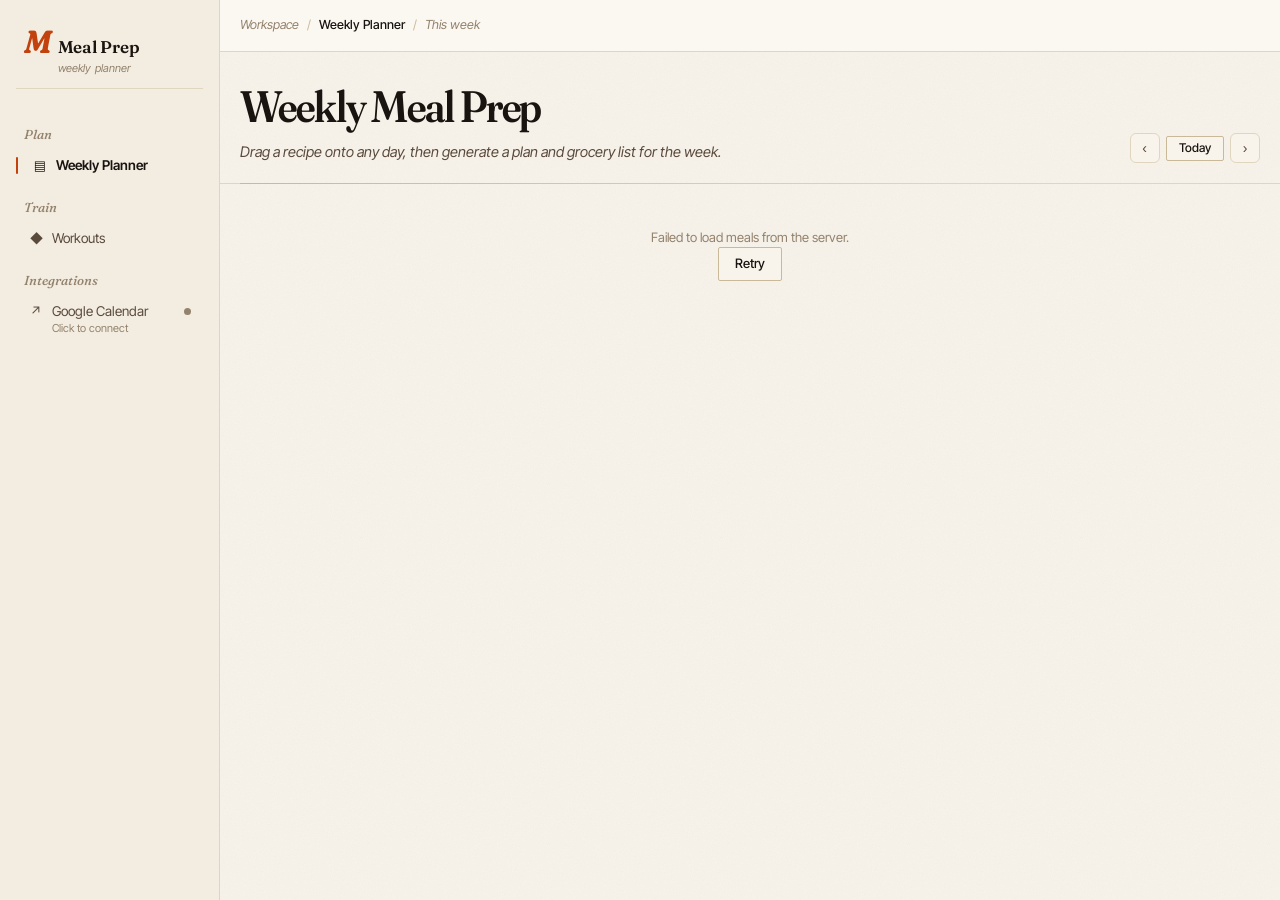
==== commit ec634da6: "rebranded and ui tweaks" ====
--- a/static/index.html
+++ b/static/index.html
@@ -7,7 +7,7 @@
     <title>Meal Prep</title>
     <link rel="preconnect" href="https://fonts.googleapis.com">
     <link rel="preconnect" href="https://fonts.gstatic.com" crossorigin>
-    <link href="https://fonts.googleapis.com/css2?family=Inter:wght@400;500;600;700&display=swap" rel="stylesheet">
+    <link href="https://fonts.googleapis.com/css2?family=Fraunces:opsz,wght,SOFT,WONK@9..144,400;9..144,500;9..144,600;9..144,700;9..144,800&family=Inter+Tight:wght@400;500;600;700&family=JetBrains+Mono:wght@400;500&display=swap" rel="stylesheet">
     <link rel="stylesheet" href="style.css">
 </head>
 
@@ -24,7 +24,6 @@
         <div class="nav-section">Plan</div>
         <nav class="sidebar-nav">
             <div class="nav-item active" id="nav-planner" onclick="showPage('planner')">
-                <span class="nav-chev">▾</span>
                 <span class="nav-ico">▤</span>
                 <span>Weekly Planner</span>
             </div>
@@ -33,7 +32,6 @@
         <div class="nav-section">Train</div>
         <nav class="sidebar-nav">
             <div class="nav-item" id="nav-workouts" onclick="showPage('workouts')">
-                <span class="nav-chev">▾</span>
                 <span class="nav-ico">◆</span>
                 <span>Workouts</span>
             </div>
@@ -41,7 +39,6 @@
 
         <div class="nav-section">Integrations</div>
         <a class="nav-item nav-item-stack" href="/auth/google" id="sidebar-calendar-link">
-            <span class="nav-chev"></span>
             <span class="nav-ico">↗</span>
             <span class="nav-item-body">
                 <span>Google Calendar</span>
@@ -327,13 +324,13 @@
         <div id="page-workouts" class="hidden">
             <section class="page-h">
                 <div>
+                    <h1>Workouts</h1>
+                    <p class="page-desc">Log circuit and straight-set workouts. Track date, duration, and what you did.</p>
                     <div class="topbar-actions" id="workouts-action-bar">
                         <button id="workout-new-btn" type="button" class="btn btn-primary" onclick="openWorkoutForm()">
-                            + Log Workout
+                            Create Workout
                         </button>
                     </div>
-                    <h1>Workouts</h1>
-                    <p class="page-desc">Log circuit and straight-set workouts. Track date, duration, and what you did.</p>
                 </div>
             </section>
 
@@ -342,15 +339,18 @@
                 <p>Loading workouts…</p>
             </section>
 
-            <section id="workouts-empty" class="hidden" style="padding: 1.5rem 0; color: var(--ink-2);">
-                <p>No workouts logged yet. Click <b>+ Log Workout</b> to add your first one.</p>
-            </section>
-
-            <section id="workouts-list" class="workouts-list hidden"></section>
-
             <section id="templates-section" class="templates-section hidden">
                 <h2 class="templates-h">Saved templates</h2>
                 <div id="templates-list" class="templates-list"></div>
+            </section>
+
+            <section id="workouts-empty" class="workouts-empty hidden">
+                <p>No workouts logged yet. Click <b>Create Workout</b> to add your first one.</p>
+            </section>
+
+            <section id="workouts-logs-section" class="workouts-logs-section hidden">
+                <h2 class="workouts-logs-h">Workout logs</h2>
+                <div id="workouts-list" class="workouts-list"></div>
             </section>
         </div><!-- /#page-workouts -->
 
--- a/static/style.css
+++ b/static/style.css
@@ -1,31 +1,46 @@
 :root {
-    /* Surfaces */
-    --paper: #FFFFFF;
-    --bg: #FAFAFA;
-    --bg-2: #F4F4F4;
-
-    /* Lines */
-    --line: #ECECEC;
-    --line-2: #E0E0E0;
-
-    /* Text */
-    --ink: #111111;
-    --ink-2: #5F5F5F;
-    --ink-3: #9A9A9A;
-
-    /* Accent (indigo) */
-    --accent-color: #4F46E5;
-    --accent-2: #6366F1;
-    --accent-soft: #EEF0FF;
-    --accent-mid: #C7CBF5;
-
-    /* Category accents */
+    /* ── Warm Editorial palette ──────────────────────────────────────────── */
+    /* Surfaces — cream paper warmth, not sterile white */
+    --paper: #F8F4EC;
+    --paper-2: #FBF8F2;
+    --bg: #F3EDE1;
+    --bg-2: #ECE3D2;
+
+    /* Lines — warm taupe instead of cold gray */
+    --line: #E0D5BF;
+    --line-2: #C9B998;
+
+    /* Text — espresso, not pure black */
+    --ink: #1A1410;
+    --ink-2: #5A4A3C;
+    --ink-3: #93826C;
+
+    /* Accent — terracotta, with a sage support color */
+    --accent-color: #C2410C;
+    --accent-2: #9A330A;
+    --accent-soft: #F3E2D0;
+    --accent-mid: #E8B89A;
+
+    /* Category accents — finally used */
     --sage: #3E5C44;
+    --sage-soft: #DDE5DA;
+    --mustard: #B7791F;
     --rose: #B91C5C;
 
-    /* Status */
-    --success-color: #16A34A;
-    --error-color: #DC2626;
+    /* Status — tuned for the warm palette */
+    --success-color: #2F7D32;
+    --error-color: #B91C1C;
+
+    /* Spacing scale — use these only */
+    --s-1: 4px;
+    --s-2: 8px;
+    --s-3: 12px;
+    --s-4: 16px;
+    --s-5: 20px;
+    --s-6: 24px;
+    --s-8: 32px;
+    --s-10: 40px;
+    --s-12: 48px;
 
     /* Legacy aliases (used by inline styles) */
     --bg-color: var(--bg);
@@ -34,9 +49,12 @@
     --text-primary: var(--ink);
     --text-secondary: var(--ink-2);
     --border-color: var(--line);
-    --accent-glow: rgba(79, 70, 229, 0.18);
-
-    --font-body: 'Inter', system-ui, sans-serif;
+    --accent-glow: rgba(194, 65, 12, 0.18);
+
+    /* Typography — distinctive display serif + refined body */
+    --font-display: 'Fraunces', 'Iowan Old Style', Georgia, serif;
+    --font-body: 'Inter Tight', system-ui, -apple-system, sans-serif;
+    --font-mono: 'JetBrains Mono', ui-monospace, SFMono-Regular, Menlo, monospace;
 }
 
 * {
@@ -50,15 +68,21 @@
     background: var(--paper);
     color: var(--ink);
     font-family: var(--font-body);
-    font-size: 14px;
-    line-height: 1.45;
+    font-size: 14.5px;
+    line-height: 1.5;
     -webkit-font-smoothing: antialiased;
+    text-rendering: optimizeLegibility;
     min-height: 100vh;
 }
 
 body {
     display: grid;
-    grid-template-columns: 248px 1fr;
+    grid-template-columns: 220px 1fr;
+    /* Subtle paper-grain noise — gives the cream surface depth */
+    background-image:
+        url("data:image/svg+xml;utf8,<svg xmlns='http://www.w3.org/2000/svg' width='180' height='180'><filter id='n'><feTurbulence type='fractalNoise' baseFrequency='0.85' numOctaves='2' stitchTiles='stitch'/><feColorMatrix values='0 0 0 0 0.10 0 0 0 0 0.08 0 0 0 0 0.06 0 0 0 0.035 0'/></filter><rect width='100%' height='100%' filter='url(%23n)'/></svg>");
+    background-size: 180px 180px;
+    background-attachment: fixed;
 }
 
 /* ── App sidebar ─────────────────────────────────────────────────────────── */
@@ -66,7 +90,7 @@
 .app-sidebar {
     background: var(--bg);
     border-right: 1px solid var(--line);
-    padding: 18px 14px;
+    padding: var(--s-5) var(--s-4);
     display: flex;
     flex-direction: column;
     position: sticky;
@@ -77,32 +101,41 @@
 
 .ws {
     display: flex;
-    align-items: center;
-    gap: 10px;
-    padding: 4px 8px;
-    margin-bottom: 16px;
+    align-items: baseline;
+    gap: var(--s-2);
+    padding: var(--s-2) var(--s-2) var(--s-3);
+    margin-bottom: var(--s-5);
+    border-bottom: 1px solid var(--line);
 }
 
 .ws-ico {
-    width: 28px;
-    height: 28px;
-    border-radius: 7px;
-    background: var(--accent-color);
-    color: white;
-    display: grid;
-    place-items: center;
+    width: auto;
+    height: auto;
+    border-radius: 0;
+    background: transparent;
+    color: var(--accent-color);
+    font-family: var(--font-display);
     font-weight: 700;
-    font-size: 13px;
+    font-size: 32px;
+    font-style: italic;
+    font-variation-settings: 'opsz' 144, 'SOFT' 100;
+    line-height: 0.9;
+    letter-spacing: -0.04em;
 }
 
 .ws-name {
+    font-family: var(--font-display);
     font-weight: 600;
-    font-size: 14px;
+    font-size: 17px;
+    letter-spacing: -0.015em;
+    color: var(--ink);
 }
 
 .ws-sub {
     font-size: 11px;
     color: var(--ink-3);
+    font-style: italic;
+    letter-spacing: 0.01em;
 }
 
 .sidebar-nav {
@@ -111,26 +144,29 @@
 }
 
 .nav-section {
-    font-size: 10.5px;
-    text-transform: uppercase;
-    letter-spacing: 0.12em;
+    font-family: var(--font-display);
+    font-size: 13px;
+    font-style: italic;
+    font-weight: 500;
     color: var(--ink-3);
-    padding: 14px 8px 4px;
-    font-weight: 600;
+    padding: var(--s-4) var(--s-2) var(--s-1);
+    letter-spacing: 0;
 }
 
 .nav-item {
     display: flex;
     align-items: center;
-    gap: 8px;
-    padding: 6px 8px;
-    border-radius: 6px;
-    font-size: 13px;
+    gap: var(--s-2);
+    padding: var(--s-2) var(--s-3);
+    border-radius: 4px;
+    font-size: 13.5px;
     color: var(--ink-2);
     text-decoration: none;
     cursor: pointer;
     font-family: inherit;
     line-height: 1.3;
+    position: relative;
+    transition: background 0.18s ease, color 0.18s ease, padding-left 0.18s ease;
 }
 
 .nav-item.nav-item-btn {
@@ -143,12 +179,25 @@
 .nav-item:hover {
     background: var(--bg-2);
     color: var(--ink);
+    padding-left: var(--s-4);
 }
 
 .nav-item.active {
-    background: var(--accent-soft);
-    color: var(--accent-color);
+    background: transparent;
+    color: var(--ink);
     font-weight: 600;
+    padding-left: var(--s-4);
+}
+
+.nav-item.active::before {
+    content: "";
+    position: absolute;
+    left: 0;
+    top: 8px;
+    bottom: 8px;
+    width: 2px;
+    background: var(--accent-color);
+    border-radius: 2px;
 }
 
 .nav-chev {
@@ -221,62 +270,87 @@
     display: flex;
     align-items: center;
     justify-content: space-between;
-    padding: 0 28px;
-    height: 56px;
+    padding: 0 var(--s-5);
+    height: 52px;
     border-bottom: 1px solid var(--line);
-    background: var(--paper);
+    background: var(--paper-2);
 }
 
 .crumbs {
     display: flex;
     align-items: center;
-    gap: 6px;
-    font-size: 13px;
-    color: var(--ink-2);
+    gap: var(--s-2);
+    font-size: 12.5px;
+    color: var(--ink-3);
     min-width: 0;
+    font-style: italic;
 }
 
 .crumbs b {
     font-weight: 500;
+    font-style: normal;
     color: var(--ink);
 }
 
 .crumbs .sep {
-    color: var(--ink-3);
+    color: var(--line-2);
+    font-style: normal;
 }
 
 .topbar-actions {
     display: flex;
     align-items: center;
-    gap: 10px;
-}
-
-/* Page header */
+    gap: var(--s-2);
+}
+
+/* Page header — editorial masthead style */
 .page-h {
-    padding: 22px 28px 18px;
+    padding: var(--s-8) var(--s-5) var(--s-5);
     border-bottom: 1px solid var(--line);
     display: flex;
     align-items: flex-end;
     justify-content: space-between;
-    gap: 18px;
-    background: var(--paper);
+    gap: var(--s-5);
+    background: transparent;
+    position: relative;
+}
+
+.page-h::after {
+    content: "";
+    position: absolute;
+    left: var(--s-5);
+    right: var(--s-5);
+    bottom: -1px;
+    height: 1px;
+    background: linear-gradient(to right, var(--line-2) 0%, var(--line) 70%, transparent 100%);
 }
 
 .page-h .topbar-actions {
-    margin-bottom: 8px;
+    margin-bottom: var(--s-2);
+}
+
+#workouts-action-bar {
+    margin-top: var(--s-4);
 }
 
 h1 {
-    font-size: 26px;
-    font-weight: 700;
-    letter-spacing: -0.02em;
+    font-family: var(--font-display);
+    font-size: 44px;
+    font-weight: 600;
+    font-variation-settings: 'opsz' 144, 'SOFT' 50;
+    letter-spacing: -0.025em;
+    line-height: 1.02;
     color: var(--ink);
 }
 
 .page-desc {
     color: var(--ink-2);
-    margin-top: 4px;
-    font-size: 13.5px;
+    margin-top: var(--s-3);
+    font-size: 14.5px;
+    line-height: 1.55;
+    font-style: italic;
+    max-width: none;
+    white-space: nowrap;
 }
 
 .week-nav {
@@ -307,41 +381,75 @@
 /* ── Planner body ────────────────────────────────────────────────────────── */
 
 .planner-body {
-    padding: 18px 28px 28px;
+    padding: var(--s-6) var(--s-5) var(--s-8);
     display: grid;
-    grid-template-columns: 300px 1fr;
-    gap: 22px;
+    grid-template-columns: 240px 1fr;
+    gap: var(--s-4);
     align-items: stretch;
     flex: 1;
     min-height: 0;
+    animation: pageReveal 0.5s cubic-bezier(0.22, 0.9, 0.3, 1) both;
+}
+
+@keyframes pageReveal {
+    from { opacity: 0; transform: translateY(8px); }
+    to { opacity: 1; transform: translateY(0); }
+}
+
+#page-workouts {
+    padding: 0;
+    animation: pageReveal 0.5s cubic-bezier(0.22, 0.9, 0.3, 1) both;
+}
+
+#page-workouts #workouts-empty,
+#page-workouts .templates-section,
+#page-workouts .workouts-logs-section,
+#page-workouts .workouts-loading {
+    padding-left: var(--s-5);
+    padding-right: var(--s-5);
 }
 
 .recipe-library {
     border: 1px solid var(--line);
-    background: var(--paper);
-    border-radius: 10px;
-    padding: 16px;
+    background: var(--paper-2);
+    border-radius: 4px;
+    padding: var(--s-4);
     display: flex;
     flex-direction: column;
     min-height: 520px;
     max-height: calc(100vh - 200px);
     overflow-y: auto;
+    box-shadow:
+        0 1px 0 var(--line),
+        0 4px 12px -8px rgba(26, 20, 16, 0.08);
 }
 
 .recipe-library-h {
-    margin-bottom: 10px;
-    display: flex;
-    align-items: center;
+    margin-bottom: var(--s-4);
+    padding-bottom: var(--s-3);
+    border-bottom: 1px solid var(--line);
+    display: flex;
+    align-items: baseline;
     justify-content: space-between;
-    gap: 10px;
+    gap: var(--s-2);
 }
 
 .recipe-library-h h2 {
-    font-size: 11.5px;
-    text-transform: uppercase;
-    letter-spacing: 0.12em;
-    color: var(--ink-3);
+    font-family: var(--font-display);
+    font-size: 22px;
     font-weight: 600;
+    font-variation-settings: 'opsz' 36;
+    letter-spacing: -0.015em;
+    color: var(--ink);
+    text-transform: none;
+}
+
+.recipe-library-h h2::after {
+    content: " ❦";
+    color: var(--accent-color);
+    font-size: 14px;
+    font-style: italic;
+    margin-left: 4px;
 }
 
 .kanban-week {
@@ -359,21 +467,24 @@
 
 .category-header {
     width: 100%;
-    margin-top: 12px;
-    margin-bottom: 4px;
-    padding: 6px 4px;
-    color: var(--ink-3);
-    font-size: 10.5px;
-    font-weight: 600;
-    text-transform: uppercase;
-    letter-spacing: 0.12em;
+    margin-top: var(--s-4);
+    margin-bottom: var(--s-1);
+    padding: var(--s-2) var(--s-1);
+    color: var(--ink-2);
+    font-family: var(--font-display);
+    font-size: 14px;
+    font-style: italic;
+    font-weight: 500;
+    text-transform: none;
+    letter-spacing: 0;
     cursor: pointer;
     user-select: none;
     display: flex;
     align-items: center;
-    gap: 6px;
-    border-radius: 5px;
-    transition: color 0.12s, background 0.12s;
+    gap: var(--s-2);
+    border-radius: 3px;
+    transition: color 0.15s, background 0.15s;
+    border-bottom: 1px dotted var(--line);
 }
 
 .category-header:first-of-type {
@@ -382,15 +493,16 @@
 
 .category-header:hover {
     color: var(--ink);
-    background: var(--bg-2);
+    background: transparent;
 }
 
 .category-chevron {
     display: inline-block;
-    font-size: 8px;
+    font-size: 9px;
     transition: transform 0.2s ease;
     transform: rotate(90deg);
-    color: var(--ink-3);
+    color: var(--accent-color);
+    font-style: normal;
 }
 
 .category-header.collapsed .category-chevron {
@@ -400,34 +512,48 @@
 .category-group {
     display: flex;
     flex-direction: column;
-    gap: 2px;
-    padding-left: 2px;
+    gap: var(--s-1);
+    padding-left: var(--s-1);
+    padding-top: var(--s-1);
 }
 
 /* Meal card — base (used as drag source in recipe library) */
 .meal-card {
-    background: var(--paper);
+    background: transparent;
     border: 1px solid transparent;
-    border-radius: 6px;
-    padding: 7px 10px;
+    border-radius: 3px;
+    padding: var(--s-2) var(--s-3);
     cursor: grab;
-    transition: background 0.12s, border-color 0.12s;
+    transition: background 0.18s ease, transform 0.18s ease, padding-left 0.18s ease;
     display: flex;
     flex-wrap: wrap;
     align-items: center;
-    gap: 6px 8px;
+    gap: var(--s-1) var(--s-2);
+    position: relative;
 }
 
 .meal-card h3 {
-    font-size: 13px;
-    font-weight: 600;
-    color: var(--ink);
-    line-height: 1.3;
+    font-family: var(--font-body);
+    font-size: 13.5px;
+    font-weight: 500;
+    color: var(--ink);
+    line-height: 1.35;
     margin: 0;
+    letter-spacing: -0.005em;
 }
 
 .meal-card:hover {
-    background: var(--bg-2);
+    background: var(--bg);
+    padding-left: var(--s-4);
+}
+
+.meal-card:hover::before {
+    content: "→";
+    position: absolute;
+    left: 2px;
+    color: var(--accent-color);
+    font-size: 12px;
+    animation: slideIn 0.18s ease;
 }
 
 .meal-card:active {
@@ -435,17 +561,19 @@
 }
 
 .meal-card.dragging {
-    opacity: 0.5;
+    opacity: 0.4;
     cursor: grabbing;
+    transform: rotate(-1deg);
 }
 
 .meal-card.selected {
     background: var(--accent-soft);
-    border-color: var(--accent-mid);
+    border-color: transparent;
 }
 
 .meal-card.selected h3 {
-    color: var(--accent-color);
+    color: var(--accent-2);
+    font-weight: 600;
 }
 
 .meal-card.pending-tap {
@@ -453,15 +581,35 @@
     border-color: var(--accent-color);
 }
 
-/* Meal card — kanban variant (when dropped into a day slot) */
+/* Meal card — kanban variant (when dropped into a day slot, looks like a stamped recipe slip) */
 .meal-slot .meal-card {
     position: relative;
-    background: var(--paper);
-    border: 1px solid var(--line-2);
+    background: var(--paper-2);
+    border: 1px solid var(--line);
     border-left: 3px solid var(--accent-color);
-    border-radius: 6px;
-    padding: 8px 22px 8px 10px;
-    box-shadow: 0 1px 2px rgba(17, 17, 17, 0.04);
+    border-radius: 2px;
+    padding: var(--s-2) var(--s-6) var(--s-2) var(--s-3);
+    box-shadow:
+        0 1px 0 var(--line),
+        0 2px 4px -2px rgba(26, 20, 16, 0.08);
+    transition: transform 0.18s ease, box-shadow 0.18s ease;
+}
+
+.meal-slot .meal-card:hover {
+    transform: translateY(-1px) rotate(-0.3deg);
+    box-shadow:
+        0 1px 0 var(--line),
+        0 6px 12px -4px rgba(26, 20, 16, 0.12);
+    padding-left: var(--s-3);
+}
+
+.meal-slot .meal-card:hover::before {
+    content: none;
+}
+
+@keyframes slideIn {
+    from { opacity: 0; transform: translateX(-4px); }
+    to { opacity: 1; transform: translateX(0); }
 }
 
 .meal-card-remove {
@@ -510,65 +658,91 @@
 .calendar-grid {
     display: grid;
     grid-template-columns: repeat(7, 1fr);
-    gap: 8px;
+    gap: var(--s-3);
     flex: 1;
     min-height: 520px;
 }
 
 .day-col {
-    background: var(--bg);
+    background: var(--paper-2);
     border: 1px solid var(--line);
-    border-radius: 10px;
-    padding: 10px 8px;
+    border-radius: 3px;
+    padding: var(--s-3) var(--s-2) var(--s-2);
     display: flex;
     flex-direction: column;
-    gap: 8px;
+    gap: var(--s-2);
     min-width: 0;
-    transition: background 0.15s, border-color 0.15s;
+    transition: background 0.18s, border-color 0.18s, transform 0.18s;
+    position: relative;
 }
 
 .day-col.drag-over,
 .day-col.tap-target {
-    background: var(--accent-soft);
+    background: var(--sage-soft);
+    border-color: var(--sage);
+    transform: translateY(-2px);
+}
+
+.day-col.today {
+    background: var(--paper);
     border-color: var(--accent-color);
-}
-
-.day-col.today {
-    background: var(--accent-soft);
-    border-color: var(--accent-mid);
+    box-shadow: 0 0 0 1px var(--accent-color);
+}
+
+.day-col.today::before {
+    content: "TODAY";
+    position: absolute;
+    top: -8px;
+    left: var(--s-3);
+    background: var(--accent-color);
+    color: var(--paper);
+    font-family: var(--font-body);
+    font-size: 9px;
+    font-weight: 700;
+    letter-spacing: 0.18em;
+    padding: 2px 7px;
+    border-radius: 2px;
+    line-height: 1.4;
 }
 
 .day-col h3 {
     display: flex;
     flex-direction: column;
     align-items: flex-start;
-    gap: 2px;
-    padding: 0 4px 6px;
+    gap: 0;
+    padding: 0 var(--s-1) var(--s-2);
     margin: 0;
-    border-bottom: 1px dashed var(--line-2);
+    border-bottom: 1px solid var(--line);
 }
 
 .day-col .day-name {
-    font-size: 10px;
+    font-family: var(--font-display);
+    font-size: 12px;
     color: var(--ink-3);
-    letter-spacing: 0.14em;
-    text-transform: uppercase;
-    font-weight: 600;
+    letter-spacing: 0;
+    text-transform: none;
+    font-style: italic;
+    font-weight: 500;
 }
 
 .day-col.today .day-name {
     color: var(--accent-color);
+    font-weight: 600;
 }
 
 .date-label {
-    font-size: 18px;
-    font-weight: 700;
-    letter-spacing: -0.01em;
+    font-family: var(--font-display);
+    font-size: 26px;
+    font-weight: 600;
+    font-variation-settings: 'opsz' 72;
+    letter-spacing: -0.02em;
+    line-height: 1;
     color: var(--ink);
 }
 
 .day-col.today .date-label {
     color: var(--accent-color);
+    font-variation-settings: 'opsz' 72, 'SOFT' 80;
 }
 
 .events-slot {
@@ -590,82 +764,92 @@
 .btn {
     font-family: var(--font-body);
     font-weight: 500;
-    font-size: 12px;
-    padding: 7px 12px;
-    border-radius: 7px;
-    border: 1px solid var(--line);
+    font-size: 13px;
+    padding: var(--s-2) var(--s-4);
+    border-radius: 2px;
+    border: 1px solid var(--line-2);
     background: var(--paper);
     color: var(--ink);
     cursor: pointer;
     display: inline-flex;
     align-items: center;
     justify-content: center;
-    gap: 6px;
+    gap: var(--s-2);
     line-height: 1.2;
-    transition: background 0.12s, border-color 0.12s;
+    letter-spacing: 0.005em;
+    transition: background 0.18s ease, border-color 0.18s ease, transform 0.08s ease, box-shadow 0.18s ease;
 }
 
 .btn:hover:not(:disabled) {
-    background: var(--bg-2);
+    background: var(--bg);
+    border-color: var(--ink-3);
+}
+
+.btn:active:not(:disabled) {
+    transform: translateY(1px);
 }
 
 .btn:disabled {
-    opacity: 0.45;
+    opacity: 0.4;
     cursor: not-allowed;
 }
 
 .btn-primary {
     background: var(--accent-color);
-    color: white;
+    color: var(--paper-2);
     border-color: var(--accent-color);
     font-weight: 600;
+    box-shadow: 0 1px 0 var(--accent-2);
 }
 
 .btn-primary:hover:not(:disabled) {
     background: var(--accent-2);
     border-color: var(--accent-2);
+    box-shadow: 0 1px 0 var(--ink);
 }
 
 .btn-secondary {
-    background: var(--paper);
-    color: var(--ink);
-    border-color: var(--line);
+    background: transparent;
+    color: var(--ink);
+    border-color: var(--line-2);
 }
 
 .btn-secondary:hover:not(:disabled) {
-    background: var(--bg-2);
+    background: var(--paper-2);
+    border-color: var(--ink-3);
 }
 
 .btn-danger {
-    background: var(--paper);
+    background: transparent;
     color: var(--error-color);
-    border-color: var(--line);
+    border-color: var(--line-2);
 }
 
 .btn-danger:hover:not(:disabled) {
-    background: #FEF2F2;
+    background: rgba(185, 28, 28, 0.06);
     border-color: var(--error-color);
 }
 
 .btn-sm {
-    font-size: 11.5px;
-    padding: 5px 10px;
+    font-size: 12px;
+    padding: var(--s-1) var(--s-3);
 }
 
 .btn-google {
     background: var(--paper);
     color: var(--ink);
-    border: 1px solid var(--line);
+    border: 1px solid var(--line-2);
     text-decoration: none;
-    gap: 8px;
-    padding: 6px 12px;
+    gap: var(--s-2);
+    padding: var(--s-2) var(--s-3);
     font-weight: 500;
-    font-size: 12px;
+    font-size: 12.5px;
+    border-radius: 2px;
 }
 
 .btn-google:hover {
-    background: var(--bg-2);
-    border-color: var(--line-2);
+    background: var(--paper-2);
+    border-color: var(--ink-3);
 }
 
 .btn-google img {
@@ -706,14 +890,15 @@
 .modal {
     position: fixed;
     inset: 0;
-    background: rgba(17, 17, 17, 0.45);
+    background: rgba(26, 20, 16, 0.5);
     display: flex;
     align-items: center;
     justify-content: center;
     z-index: 1000;
     opacity: 0;
     pointer-events: none;
-    transition: opacity 0.2s ease;
+    transition: opacity 0.22s ease;
+    backdrop-filter: blur(2px);
 }
 
 .modal:not(.hidden) {
@@ -724,14 +909,18 @@
 .modal-content {
     background: var(--paper);
     border: 1px solid var(--line);
-    border-radius: 12px;
-    padding: 22px;
+    border-radius: 4px;
+    padding: var(--s-8) var(--s-6) var(--s-6);
     max-width: 560px;
     width: 90%;
-    box-shadow: 0 24px 48px rgba(0, 0, 0, 0.18);
-    transform: translateY(8px);
-    transition: transform 0.2s cubic-bezier(0.25, 0.8, 0.25, 1);
-    color: var(--ink);
+    box-shadow:
+        0 1px 0 var(--paper-2) inset,
+        0 30px 60px -20px rgba(26, 20, 16, 0.35),
+        0 10px 25px -8px rgba(26, 20, 16, 0.15);
+    transform: translateY(12px);
+    transition: transform 0.25s cubic-bezier(0.22, 0.9, 0.3, 1);
+    color: var(--ink);
+    position: relative;
 }
 
 .modal:not(.hidden) .modal-content {
@@ -739,47 +928,54 @@
 }
 
 .modal-content h2 {
-    color: var(--ink);
-    font-size: 20px;
-    font-weight: 700;
-    letter-spacing: -0.01em;
+    font-family: var(--font-display);
+    color: var(--ink);
+    font-size: 28px;
+    font-weight: 600;
+    font-variation-settings: 'opsz' 72;
+    letter-spacing: -0.02em;
+    line-height: 1.1;
 }
 
 .modal-content h3 {
+    font-family: var(--font-display);
+    color: var(--ink);
+    font-size: 16px;
+    font-style: italic;
+    font-weight: 500;
+    margin-bottom: var(--s-2);
+}
+
+.modal-content h4 {
     color: var(--ink);
     font-size: 13px;
     font-weight: 600;
-    margin-bottom: 8px;
-}
-
-.modal-content h4 {
-    color: var(--ink);
-    font-size: 12.5px;
-    font-weight: 600;
-    margin-top: 12px;
-    margin-bottom: 8px;
+    margin-top: var(--s-3);
+    margin-bottom: var(--s-2);
 }
 
 .modal-header {
     display: flex;
     justify-content: space-between;
-    align-items: center;
-    margin-bottom: 14px;
+    align-items: flex-start;
+    margin-bottom: var(--s-5);
+    padding-bottom: var(--s-3);
+    border-bottom: 1px solid var(--line);
 }
 
 .modal-content pre {
     background: var(--bg);
-    padding: 10px 12px;
-    border-radius: 6px;
+    padding: var(--s-3) var(--s-4);
+    border-radius: 3px;
     border: 1px solid var(--line);
-    font-family: ui-monospace, SFMono-Regular, Menlo, monospace;
+    font-family: var(--font-mono);
     font-size: 12px;
-    line-height: 1.5;
+    line-height: 1.55;
     color: var(--ink-2);
     max-height: 200px;
     overflow-y: auto;
     white-space: pre-wrap;
-    margin-top: 6px;
+    margin-top: var(--s-2);
 }
 
 .btn-close {
@@ -816,14 +1012,16 @@
 }
 
 .ingredients-layout h3 {
-    margin-bottom: 8px;
-    color: var(--ink-3);
-    font-size: 10.5px;
-    font-weight: 600;
-    text-transform: uppercase;
-    letter-spacing: 0.12em;
+    margin-bottom: var(--s-2);
+    color: var(--ink);
+    font-family: var(--font-display);
+    font-size: 17px;
+    font-style: italic;
+    font-weight: 500;
+    text-transform: none;
+    letter-spacing: 0;
     border-bottom: 1px solid var(--line);
-    padding-bottom: 6px;
+    padding-bottom: var(--s-2);
 }
 
 .scroll-list {
@@ -905,26 +1103,32 @@
 
 .form-group label {
     display: block;
-    margin-bottom: 4px;
+    margin-bottom: var(--s-1);
     color: var(--ink-2);
-    font-size: 12px;
+    font-size: 12.5px;
     font-weight: 500;
+    letter-spacing: 0.01em;
 }
 
 .form-control {
     width: 100%;
-    background: var(--paper);
-    border: 1px solid var(--line);
-    color: var(--ink);
-    padding: 8px 10px;
-    border-radius: 7px;
+    background: var(--paper-2);
+    border: 1px solid var(--line-2);
+    color: var(--ink);
+    padding: var(--s-2) var(--s-3);
+    border-radius: 2px;
     font: inherit;
-    font-size: 13px;
-    transition: border-color 0.12s, box-shadow 0.12s;
+    font-size: 13.5px;
+    transition: border-color 0.15s, box-shadow 0.15s, background 0.15s;
+}
+
+.form-control:hover {
+    border-color: var(--ink-3);
 }
 
 .form-control:focus {
     outline: none;
+    background: var(--paper);
     border-color: var(--accent-color);
     box-shadow: 0 0 0 3px var(--accent-soft);
 }
@@ -985,27 +1189,30 @@
 /* Recipe-tile hint that this meal has selectable add-ons */
 .meal-card-customize {
     display: inline-block;
-    margin-left: 6px;
+    margin-left: var(--s-1);
     padding: 1px 6px;
-    border-radius: 10px;
-    background: var(--accent-soft, rgba(99, 102, 241, 0.12));
-    color: var(--accent-color, #6366f1);
+    border-radius: 2px;
+    background: var(--accent-soft);
+    color: var(--accent-2);
     font-size: 10px;
     font-weight: 600;
+    font-style: italic;
     vertical-align: middle;
+    letter-spacing: 0.01em;
 }
 
 /* Badge on a recipe tile or scheduled slot when add-ons are chosen */
 .meal-card-addons {
     flex-basis: 100%;
-    margin-top: 2px;
+    margin-top: var(--s-1);
     padding: 2px 6px;
-    border-radius: 4px;
-    background: var(--accent-soft, rgba(99, 102, 241, 0.12));
-    color: var(--accent-color, #6366f1);
+    border-radius: 2px;
+    background: var(--accent-soft);
+    color: var(--accent-2);
     font-size: 11px;
     font-weight: 500;
-    line-height: 1.2;
+    font-style: italic;
+    line-height: 1.3;
 }
 
 .form-actions {
@@ -1020,27 +1227,56 @@
 /* Toast */
 #toast {
     position: fixed;
-    bottom: 1.25rem;
+    bottom: var(--s-6);
     left: 50%;
     transform: translateX(-50%);
-    padding: 10px 16px;
-    border-radius: 8px;
+    padding: var(--s-3) var(--s-5);
+    border-radius: 2px;
     background: var(--ink);
-    color: white;
+    color: var(--paper-2);
     font-size: 13px;
+    font-weight: 500;
     z-index: 1100;
-    box-shadow: 0 8px 24px rgba(0, 0, 0, 0.18);
+    box-shadow:
+        0 1px 0 rgba(0, 0, 0, 0.4),
+        0 12px 28px -8px rgba(26, 20, 16, 0.5);
     pointer-events: none;
+    border-left: 3px solid var(--sage);
+}
+
+#toast.toast-error {
+    border-left-color: var(--error-color);
+}
+
+.order-status-success,
+.order-status-error {
+    padding: var(--s-2) var(--s-3);
+    border-radius: 2px;
+    font-size: 13px;
+    font-style: italic;
+    margin-top: var(--s-2);
+}
+
+.order-status-success {
+    background: var(--sage-soft);
+    color: var(--sage);
+    border-left: 3px solid var(--sage);
+}
+
+.order-status-error {
+    background: rgba(185, 28, 28, 0.08);
+    color: var(--error-color);
+    border-left: 3px solid var(--error-color);
 }
 
 /* ── Calendar events (Google Calendar items in events-slot) ──────────────── */
 
 .event-card {
-    background: var(--bg);
+    background: var(--sage-soft);
     border: 1px solid var(--line);
-    border-left: 3px solid var(--accent-color);
-    padding: 6px 8px;
-    border-radius: 4px;
+    border-left: 3px solid var(--sage);
+    padding: var(--s-1) var(--s-2);
+    border-radius: 2px;
     font-size: 11.5px;
     color: var(--ink);
     position: relative;
@@ -1087,26 +1323,27 @@
 .calendar-legend {
     display: flex;
     flex-wrap: wrap;
-    gap: 12px;
-    margin-bottom: 10px;
-    padding: 8px 12px;
-    background: var(--bg);
+    gap: var(--s-4);
+    margin-bottom: var(--s-3);
+    padding: var(--s-2) var(--s-4);
+    background: var(--paper-2);
     border: 1px solid var(--line);
-    border-radius: 8px;
+    border-radius: 2px;
 }
 
 .legend-item {
     display: flex;
     align-items: center;
-    gap: 6px;
+    gap: var(--s-2);
     font-size: 12px;
     color: var(--ink-2);
+    font-style: italic;
 }
 
 .legend-color {
     width: 10px;
     height: 10px;
-    border-radius: 3px;
+    border-radius: 2px;
 }
 
 /* ── Mobile-only elements (hidden on desktop) ────────────────────────────── */
@@ -1367,39 +1604,149 @@
 
 /* ── Workouts page ───────────────────────────────────────────────────────── */
 
+.workouts-logs-section {
+    padding: var(--s-6) var(--s-5) var(--s-3);
+}
+
+.workouts-logs-h {
+    font-family: var(--font-display);
+    font-size: 22px;
+    font-style: italic;
+    font-weight: 500;
+    font-variation-settings: 'opsz' 48;
+    color: var(--ink);
+    margin-bottom: var(--s-4);
+    letter-spacing: -0.01em;
+}
+
+.workouts-logs-h::before {
+    content: "❦  ";
+    color: var(--accent-color);
+    font-style: normal;
+    font-size: 14px;
+    vertical-align: middle;
+}
+
 .workouts-list {
+    display: flex;
+    flex-direction: column;
+    gap: var(--s-4);
+}
+
+.month-group-h {
+    display: flex;
+    align-items: baseline;
+    gap: var(--s-3);
+    width: 100%;
+    background: transparent;
+    border: 0;
+    border-bottom: 1px solid var(--line);
+    padding: var(--s-3) 0 var(--s-2);
+    margin-bottom: var(--s-3);
+    cursor: pointer;
+    text-align: left;
+    color: var(--ink);
+    font: inherit;
+    transition: border-color 0.18s ease, color 0.18s ease;
+}
+
+.month-group-h:hover {
+    border-bottom-color: var(--ink-3);
+}
+
+.month-group-h:hover .month-group-label {
+    color: var(--accent-2);
+}
+
+.month-group-chevron {
+    color: var(--accent-color);
+    font-size: 12px;
+    width: 12px;
+    display: inline-block;
+    transition: transform 0.2s ease;
+    transform: rotate(0deg);
+    line-height: 1;
+}
+
+.month-group-h.collapsed .month-group-chevron {
+    transform: rotate(-90deg);
+}
+
+.month-group-label {
+    font-family: var(--font-display);
+    font-size: 22px;
+    font-style: italic;
+    font-weight: 500;
+    font-variation-settings: 'opsz' 48;
+    letter-spacing: -0.01em;
+    color: var(--ink);
+    flex: 1;
+    transition: color 0.18s ease;
+}
+
+.month-group-count {
+    color: var(--ink-3);
+    font-size: 12.5px;
+    font-style: italic;
+    letter-spacing: 0.01em;
+}
+
+.month-group-grid {
     display: grid;
-    grid-template-columns: repeat(auto-fill, minmax(280px, 1fr));
-    gap: 0.75rem;
-    padding-bottom: 2rem;
+    grid-template-columns: repeat(auto-fill, minmax(300px, 1fr));
+    gap: var(--s-3);
+    margin-bottom: var(--s-2);
+}
+
+.workouts-empty {
+    padding: var(--s-8);
+    color: var(--ink-2);
+    font-style: italic;
+    font-size: 15px;
+    text-align: center;
+    background: var(--paper-2);
+    border: 1px dashed var(--line-2);
+    border-radius: 3px;
+    margin: var(--s-6) var(--s-5);
+    max-width: 60ch;
 }
 
 .workout-card {
-    background: var(--paper);
+    background: var(--paper-2);
     border: 1px solid var(--line);
-    border-radius: 8px;
-    padding: 0.9rem 1rem;
+    border-left: 3px solid var(--sage);
+    border-radius: 3px;
+    padding: var(--s-4) var(--s-5);
     cursor: pointer;
-    transition: border-color 0.12s, box-shadow 0.12s, transform 0.12s;
+    transition: border-color 0.18s, box-shadow 0.18s, transform 0.18s;
+    box-shadow: 0 1px 0 var(--line);
 }
 
 .workout-card:hover {
-    border-color: var(--accent-mid);
-    box-shadow: 0 2px 8px rgba(0, 0, 0, 0.04);
+    border-color: var(--line-2);
+    border-left-color: var(--accent-color);
+    box-shadow:
+        0 1px 0 var(--line),
+        0 6px 14px -6px rgba(26, 20, 16, 0.12);
+    transform: translateY(-1px);
 }
 
 .workout-card-title {
+    font-family: var(--font-display);
+    font-size: 19px;
     font-weight: 600;
-    color: var(--ink);
-    margin-bottom: 0.35rem;
+    letter-spacing: -0.01em;
+    color: var(--ink);
+    margin-bottom: var(--s-1);
 }
 
 .workout-card-meta {
     display: flex;
-    gap: 0.4rem;
+    gap: var(--s-3);
     flex-wrap: wrap;
-    color: var(--ink-2);
-    font-size: 0.85rem;
+    color: var(--ink-3);
+    font-size: 12.5px;
+    font-style: italic;
 }
 
 .workout-form-meta {
@@ -1536,46 +1883,75 @@
 }
 
 .templates-section {
-    margin-top: 1.5rem;
-    padding-top: 1.25rem;
-    border-top: 1px solid var(--line);
+    margin-top: 0;
+    padding: var(--s-6) var(--s-5) var(--s-3);
+    position: relative;
 }
 
 .templates-h {
-    font-size: 1rem;
-    font-weight: 600;
-    color: var(--ink-2);
-    margin-bottom: 0.6rem;
+    font-family: var(--font-display);
+    font-size: 22px;
+    font-style: italic;
+    font-weight: 500;
+    font-variation-settings: 'opsz' 48;
+    color: var(--ink);
+    margin-bottom: var(--s-4);
+    letter-spacing: -0.01em;
+}
+
+.templates-h::before {
+    content: "❦  ";
+    color: var(--accent-color);
+    font-style: normal;
+    font-size: 14px;
+    vertical-align: middle;
 }
 
 .templates-list {
     display: grid;
-    grid-template-columns: repeat(auto-fill, minmax(220px, 1fr));
-    gap: 0.6rem;
-    padding-bottom: 2rem;
+    grid-template-columns: repeat(auto-fill, minmax(240px, 1fr));
+    gap: var(--s-3);
+    padding-bottom: var(--s-6);
 }
 
 .template-card {
-    background: var(--bg);
+    background: var(--paper-2);
     border: 1px solid var(--line);
-    border-radius: 8px;
-    padding: 0.7rem 0.85rem;
+    border-radius: 3px;
+    padding: var(--s-3) var(--s-4);
     cursor: pointer;
-    transition: border-color 0.12s, box-shadow 0.12s;
+    transition: border-color 0.18s, box-shadow 0.18s, transform 0.18s;
+    position: relative;
+}
+
+.template-card::before {
+    content: "";
+    position: absolute;
+    top: 0;
+    left: 0;
+    right: 0;
+    height: 2px;
+    background: var(--mustard);
+    border-radius: 3px 3px 0 0;
 }
 
 .template-card:hover {
-    border-color: var(--accent-mid);
-    box-shadow: 0 2px 8px rgba(0, 0, 0, 0.04);
+    border-color: var(--line-2);
+    box-shadow: 0 6px 14px -6px rgba(26, 20, 16, 0.12);
+    transform: translateY(-1px);
 }
 
 .template-card-title {
+    font-family: var(--font-display);
+    font-size: 17px;
     font-weight: 600;
-    color: var(--ink);
-    margin-bottom: 0.2rem;
+    letter-spacing: -0.008em;
+    color: var(--ink);
+    margin-bottom: 2px;
 }
 
 .template-card-meta {
-    color: var(--ink-2);
-    font-size: 0.82rem;
-}
+    color: var(--ink-3);
+    font-size: 12px;
+    font-style: italic;
+}
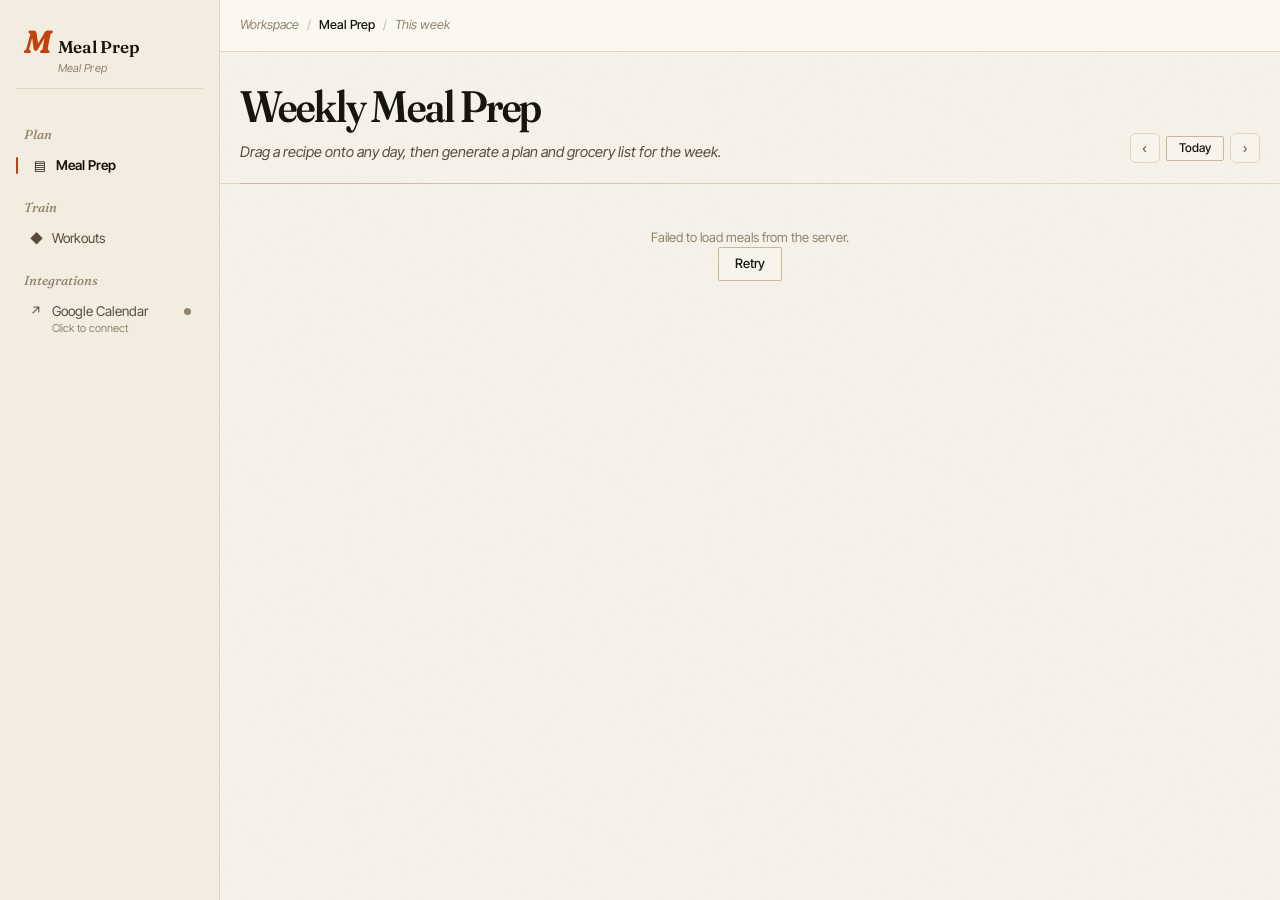
==== commit 41a312a1: "tweaks" ====
--- a/static/index.html
+++ b/static/index.html
@@ -17,7 +17,7 @@
             <div class="ws-ico">M</div>
             <div>
                 <div class="ws-name">Meal Prep</div>
-                <div class="ws-sub">weekly planner</div>
+                <div class="ws-sub">Meal Prep</div>
             </div>
         </div>
 
@@ -25,7 +25,7 @@
         <nav class="sidebar-nav">
             <div class="nav-item active" id="nav-planner" onclick="showPage('planner')">
                 <span class="nav-ico">▤</span>
-                <span>Weekly Planner</span>
+                <span>Meal Prep</span>
             </div>
         </nav>
 
@@ -55,7 +55,7 @@
             <div class="crumbs">
                 <span>Workspace</span>
                 <span class="sep">/</span>
-                <b id="page-crumb">Weekly Planner</b>
+                <b id="page-crumb">Meal Prep</b>
                 <span class="sep">/</span>
                 <span id="week-label">This week</span>
             </div>
@@ -372,14 +372,14 @@
 
                     <div class="workout-form-meta">
                         <div class="form-group">
-                            <label for="workout-name">Name (optional)</label>
+                            <label for="workout-name" id="workout-name-label">Name (optional)</label>
                             <input type="text" id="workout-name" class="form-control" placeholder="e.g., Saturday circuit">
                         </div>
-                        <div class="form-group">
+                        <div class="form-group" id="workout-date-group">
                             <label for="workout-date">Date</label>
                             <input type="date" id="workout-date" class="form-control" required>
                         </div>
-                        <div class="form-group">
+                        <div class="form-group" id="workout-duration-group">
                             <label for="workout-duration">Duration (mm:ss)</label>
                             <input type="text" id="workout-duration" class="form-control"
                                    placeholder="25:00" pattern="\d{1,3}:\d{2}" required>
@@ -390,15 +390,15 @@
                     <div id="workout-blocks" class="workout-blocks"></div>
                     <button type="button" onclick="addBlock()" class="btn btn-secondary btn-sm mt-2">+ Add Block</button>
 
-                    <div class="form-group mt-4">
+                    <div class="form-group mt-4" id="workout-notes-group">
                         <label for="workout-notes">Notes (optional)</label>
                         <textarea id="workout-notes" class="form-control" rows="2"></textarea>
                     </div>
 
                     <div class="form-actions mt-4">
                         <button type="button" onclick="closeWorkoutModal()" class="btn btn-secondary">Cancel</button>
-                        <button type="button" onclick="openSaveTemplateDialog()" class="btn btn-secondary">Save as Template</button>
-                        <button type="submit" class="btn btn-primary">Save Workout</button>
+                        <button type="button" id="save-as-template-btn" onclick="openSaveTemplateDialog()" class="btn btn-secondary">Save as Template</button>
+                        <button type="submit" id="workout-form-submit" class="btn btn-primary">Save Workout</button>
                     </div>
                 </form>
             </div>
@@ -451,6 +451,7 @@
                 <div id="template-detail-body"></div>
                 <div class="form-actions mt-4">
                     <button type="button" onclick="useCurrentTemplate()" class="btn btn-secondary">Use for new workout</button>
+                    <button type="button" onclick="editCurrentTemplate()" class="btn btn-secondary">Edit</button>
                     <button type="button" onclick="deleteCurrentTemplate()" class="btn btn-danger">Delete</button>
                     <button type="button" onclick="closeModal('template-detail-modal')" class="btn btn-primary">Close</button>
                 </div>
